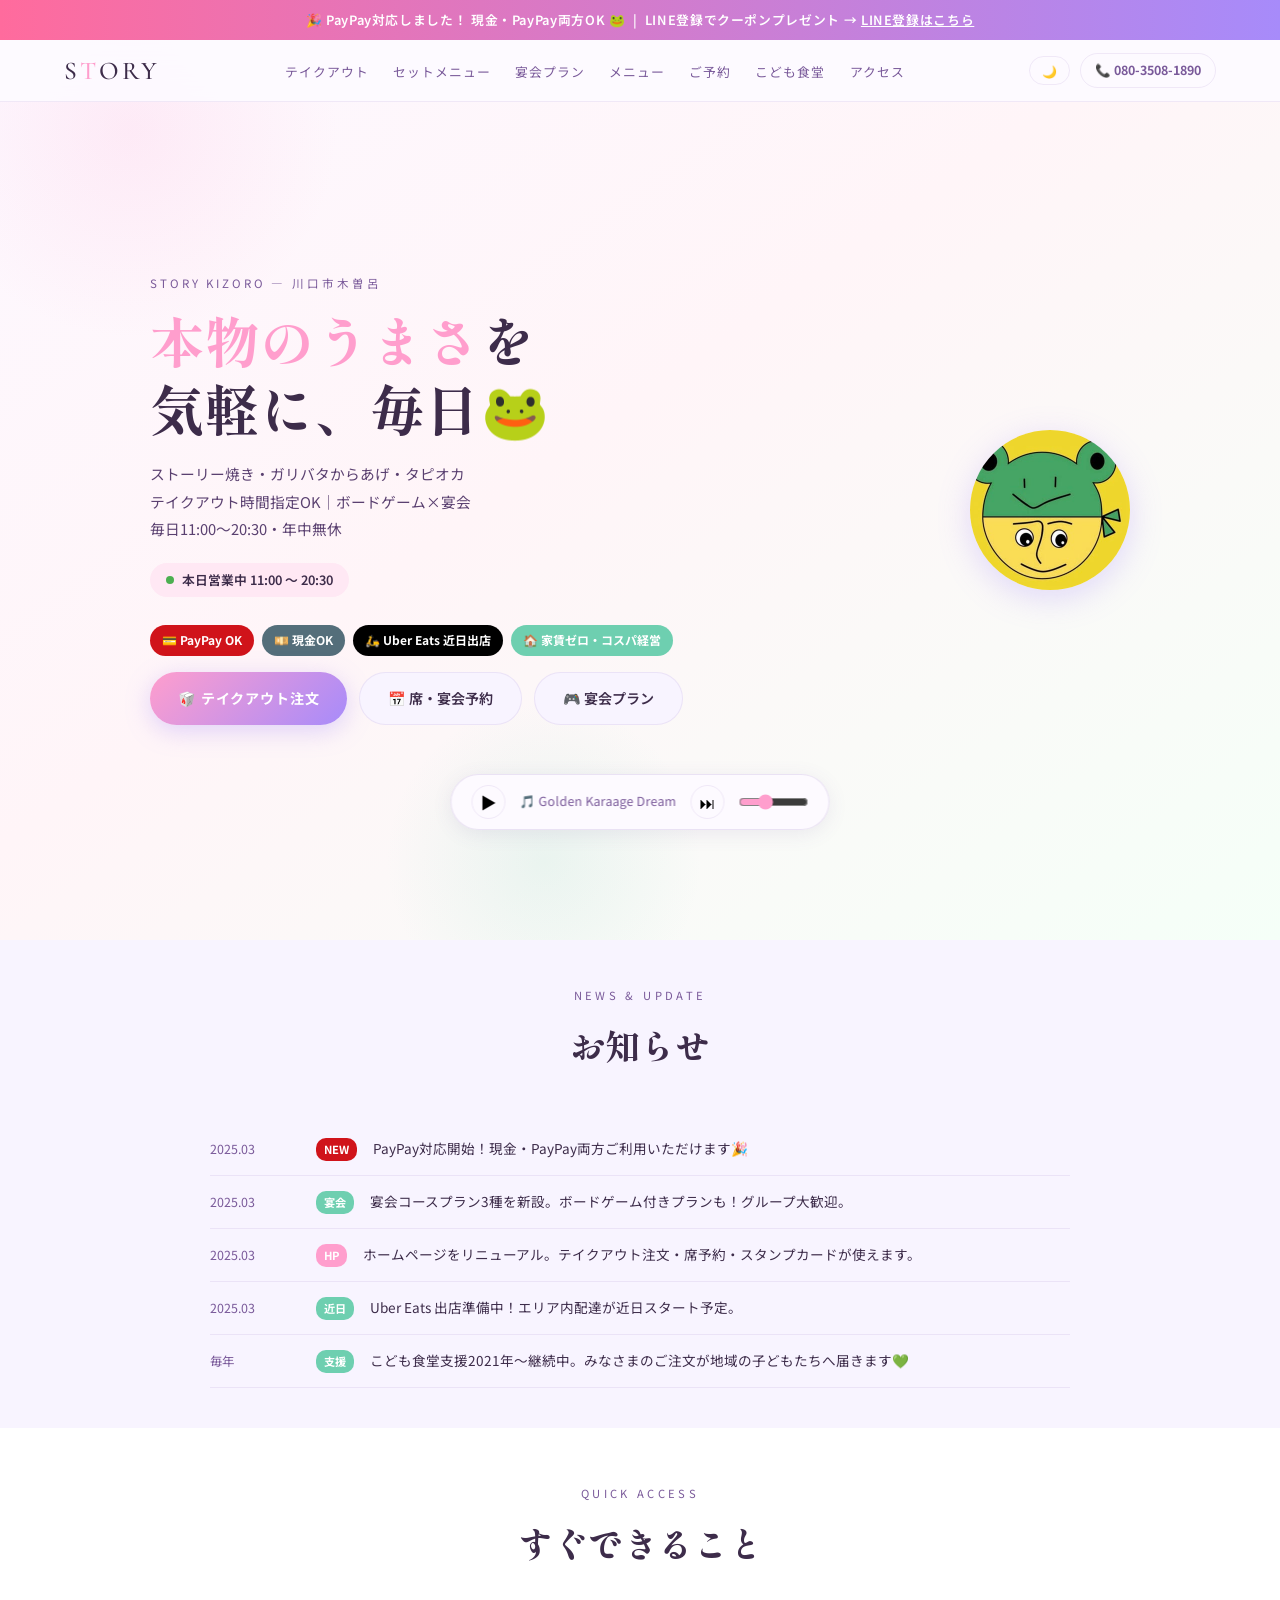
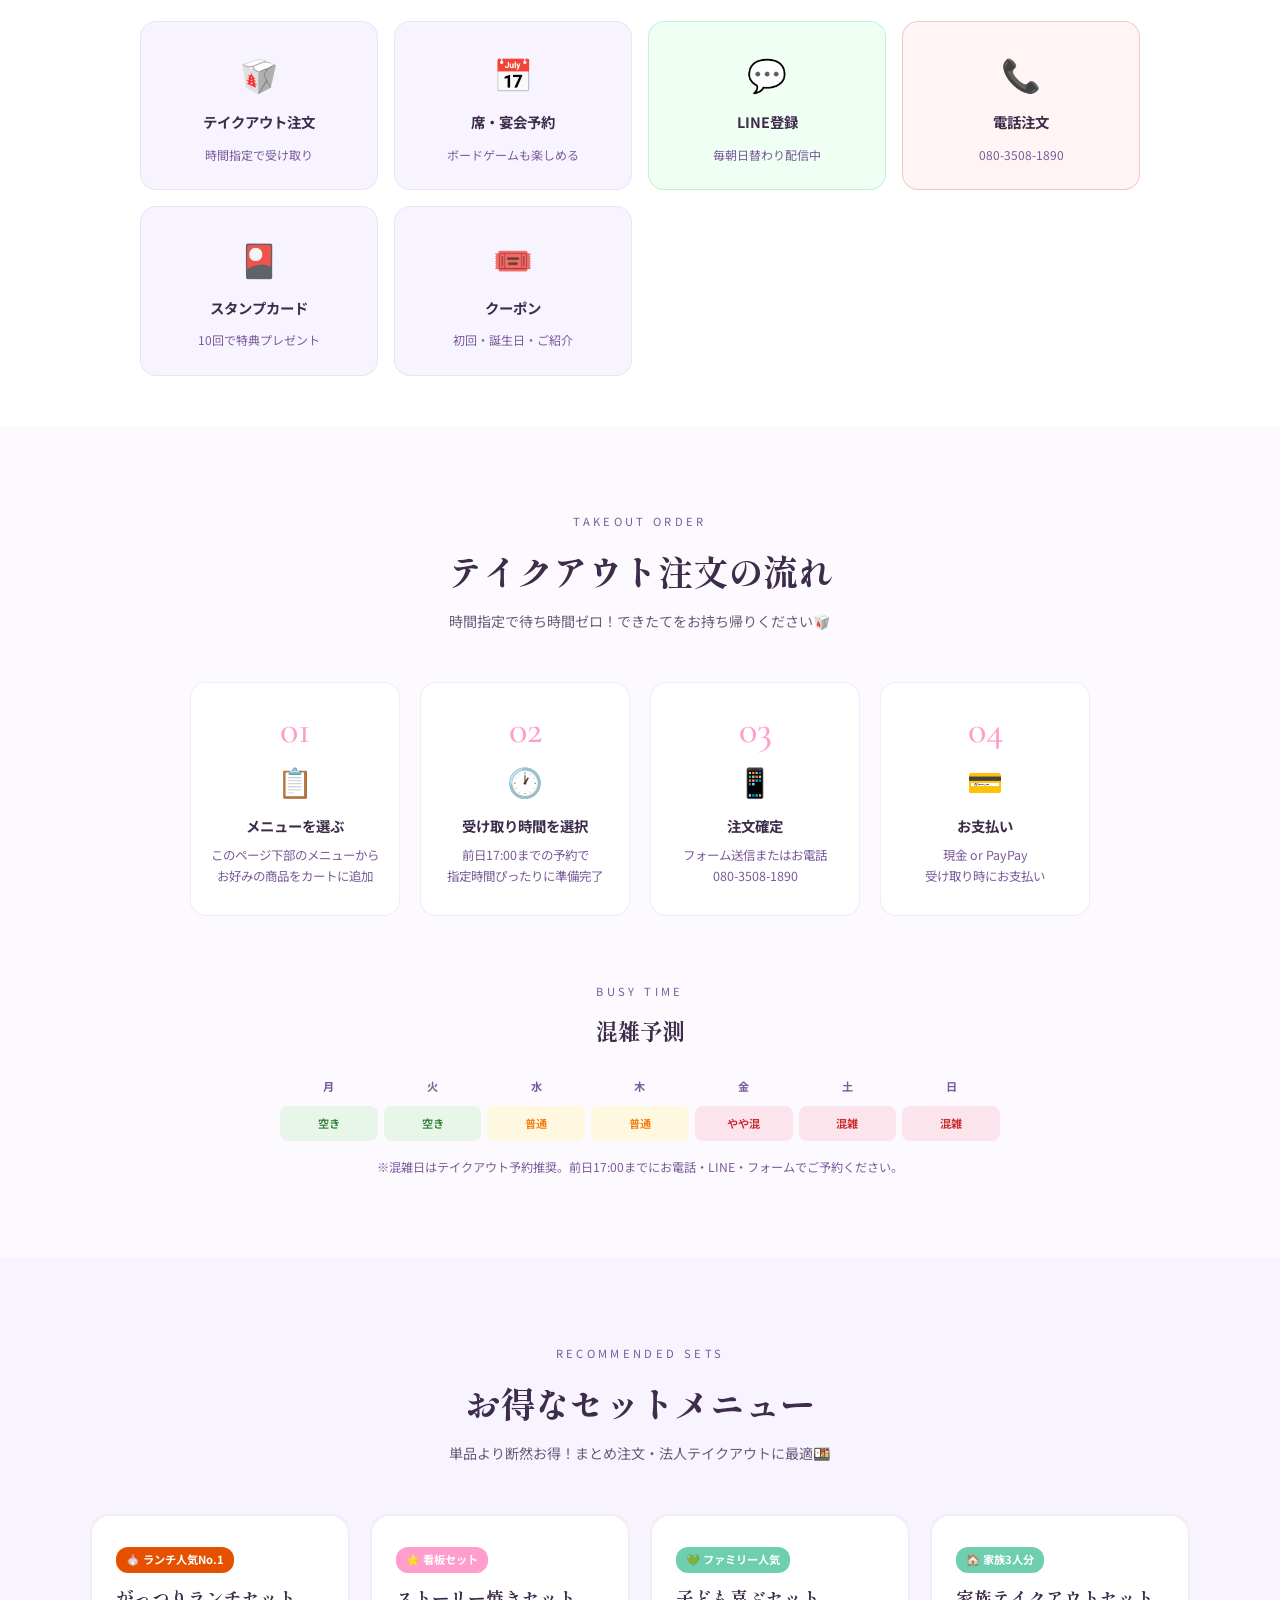
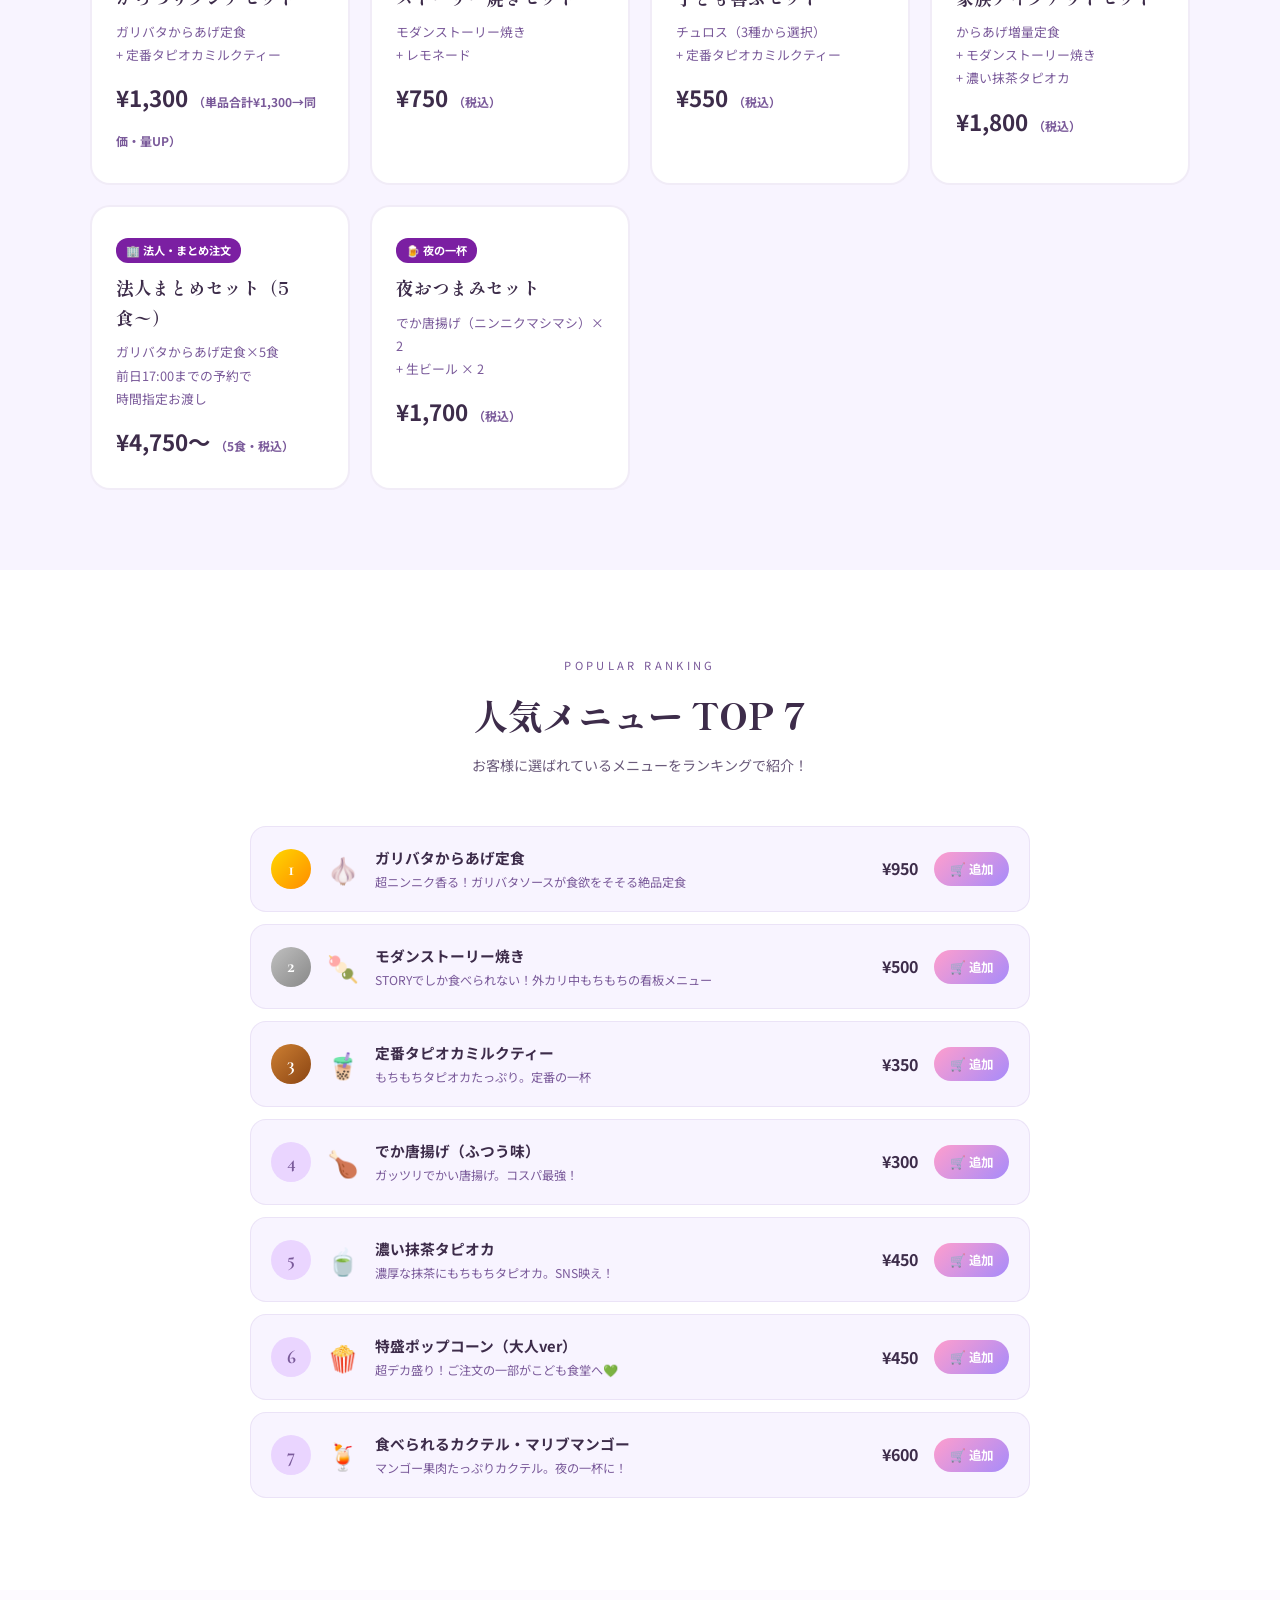
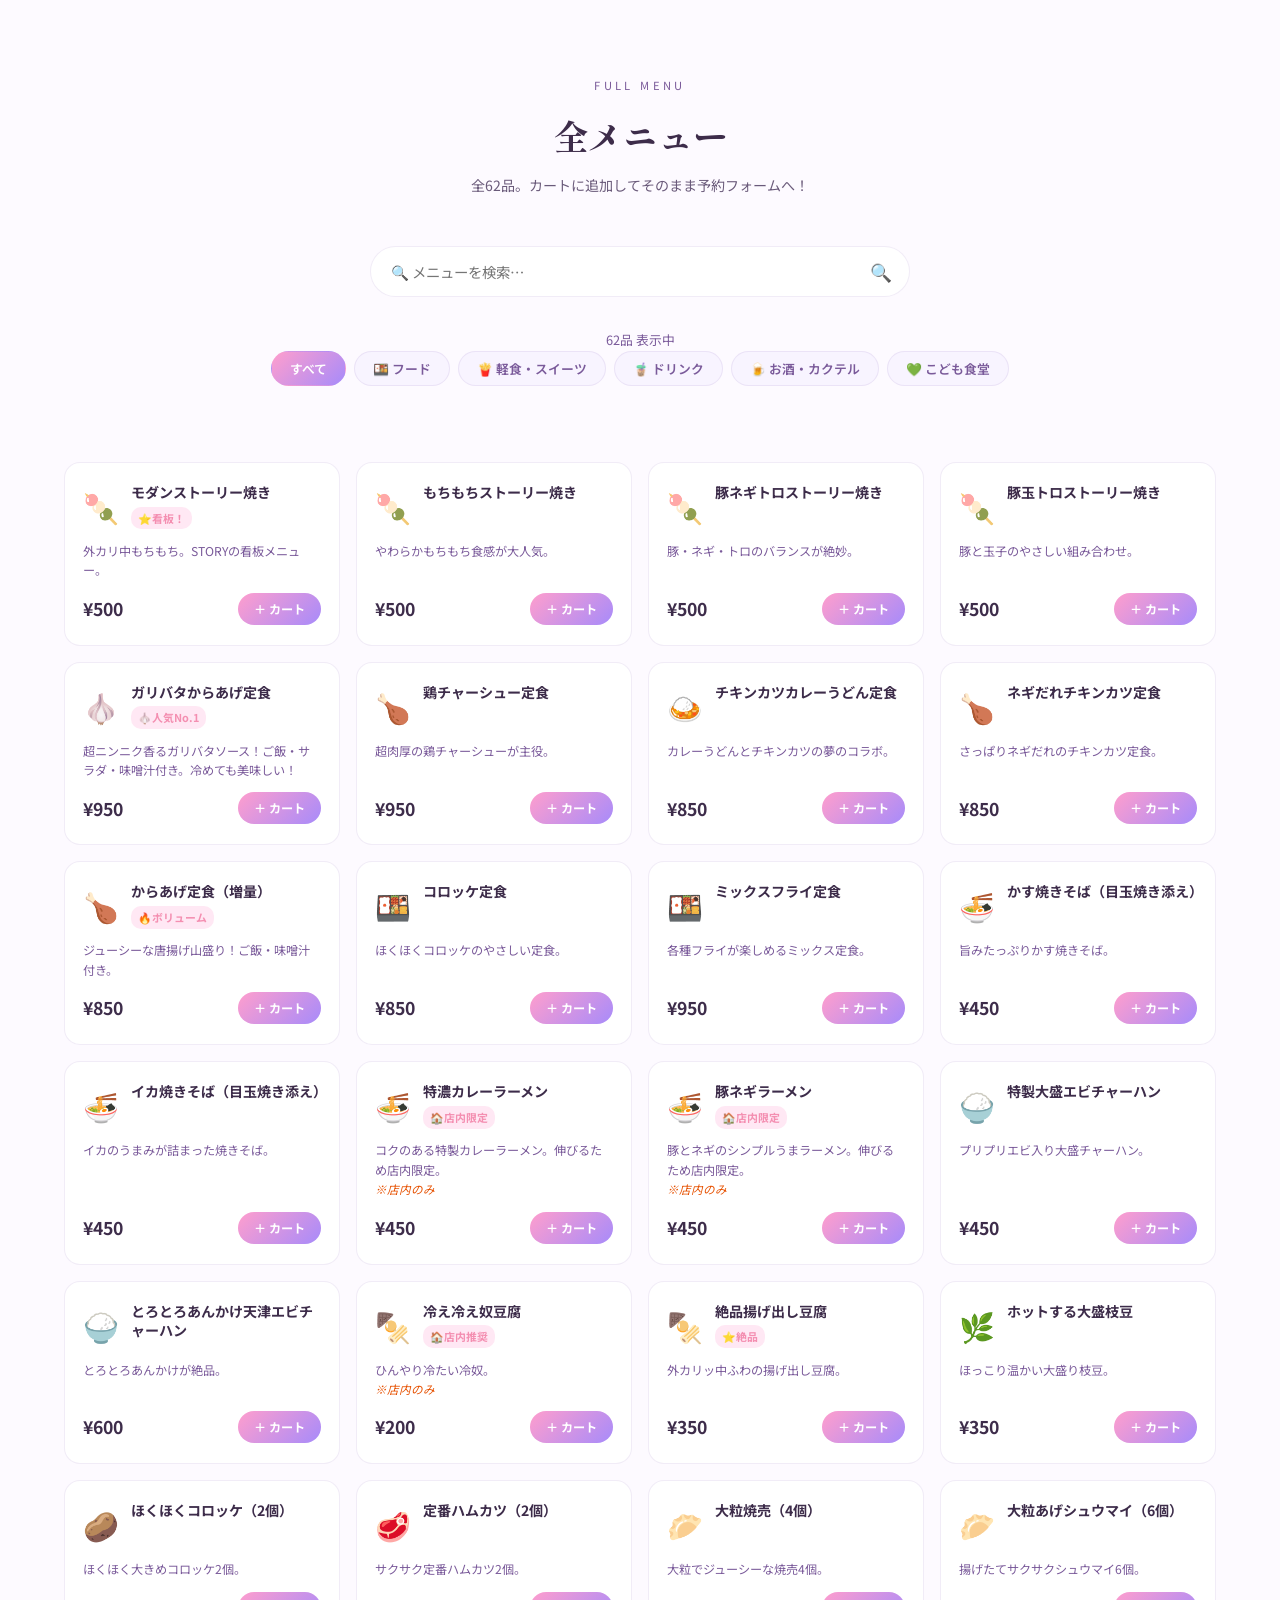
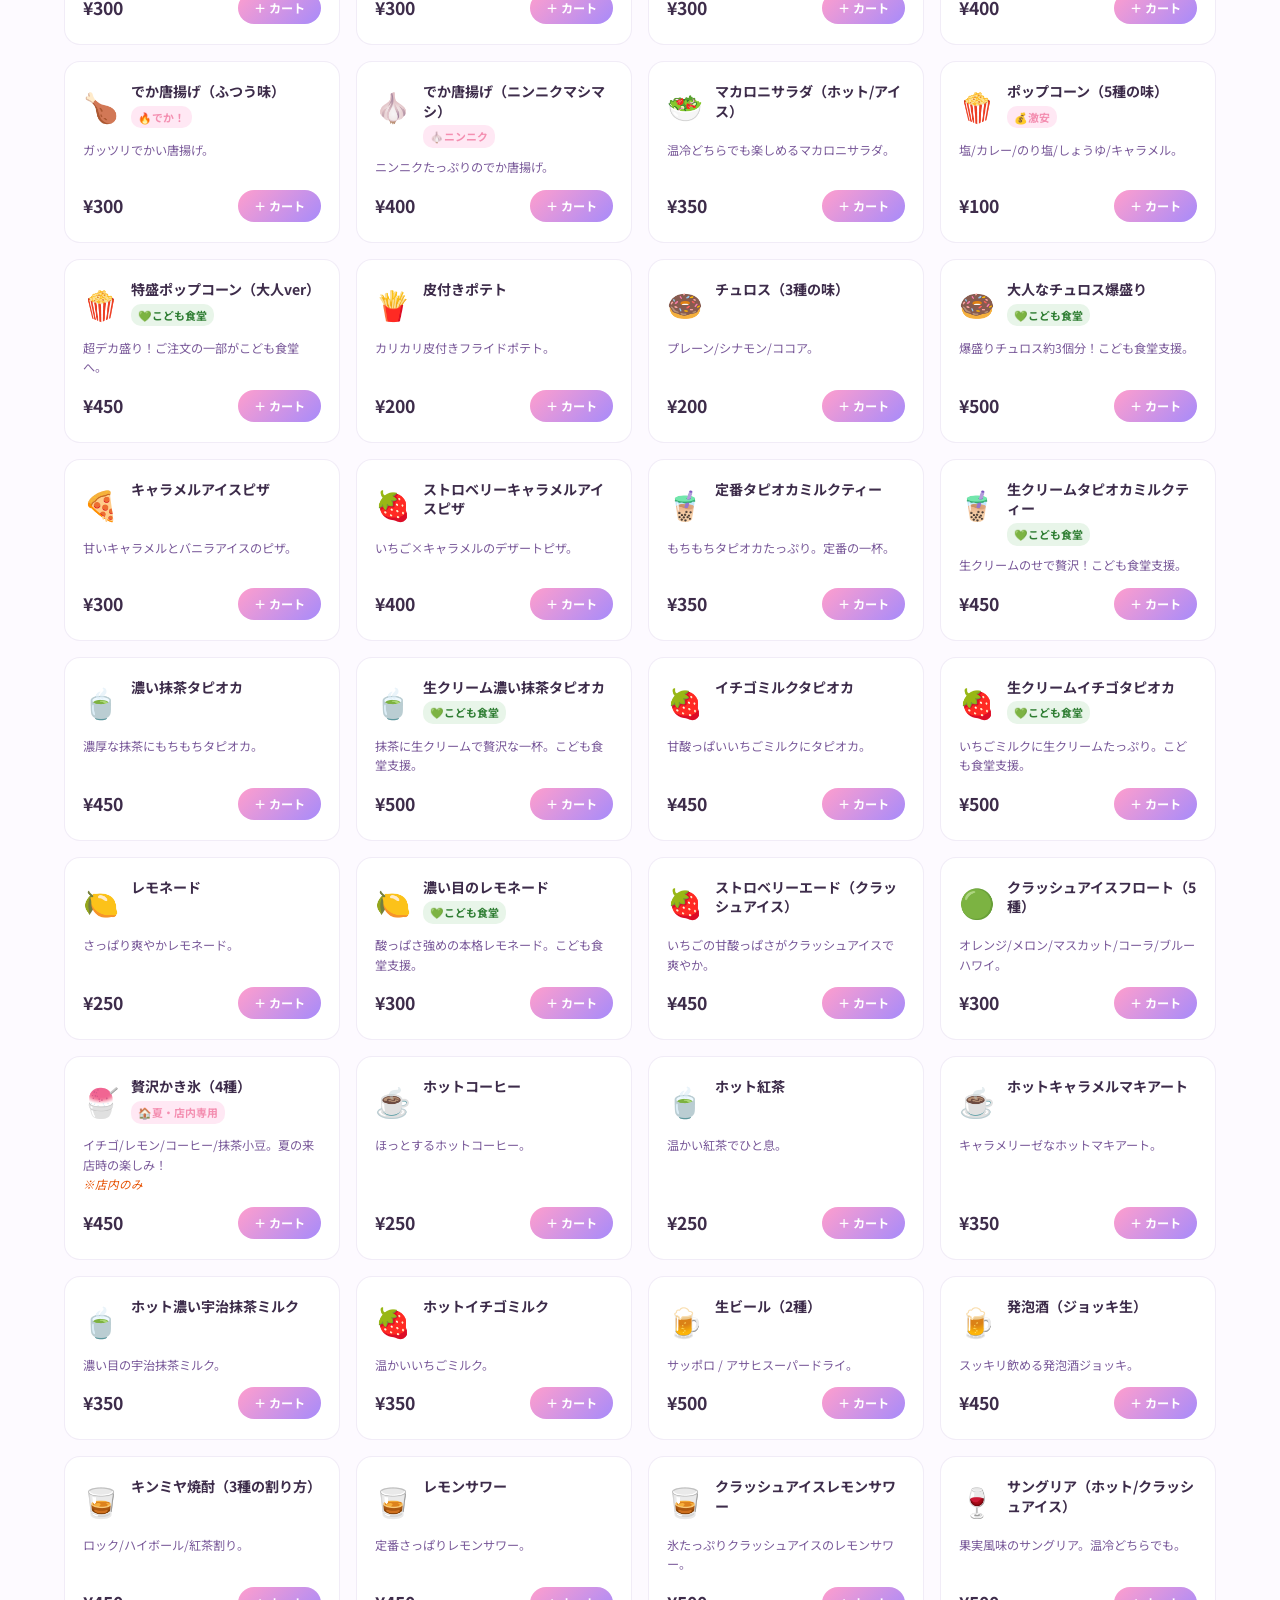
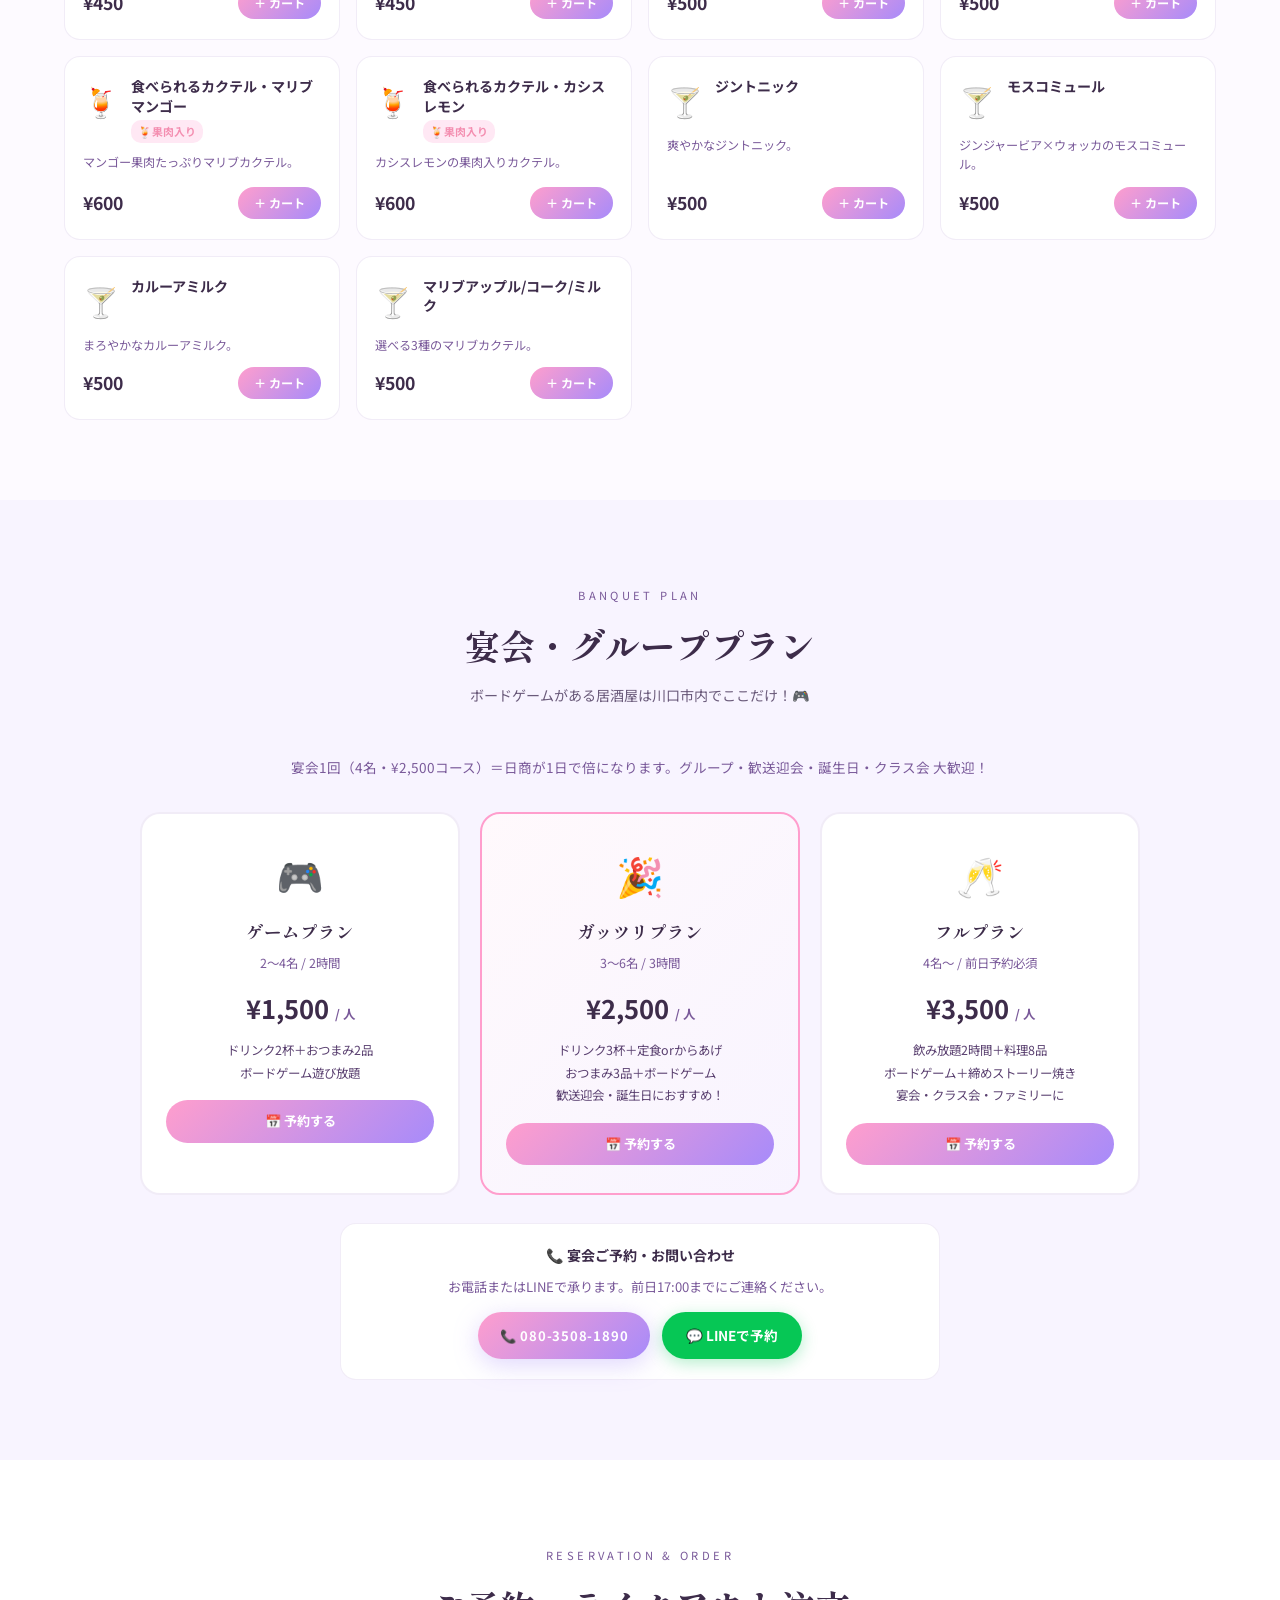
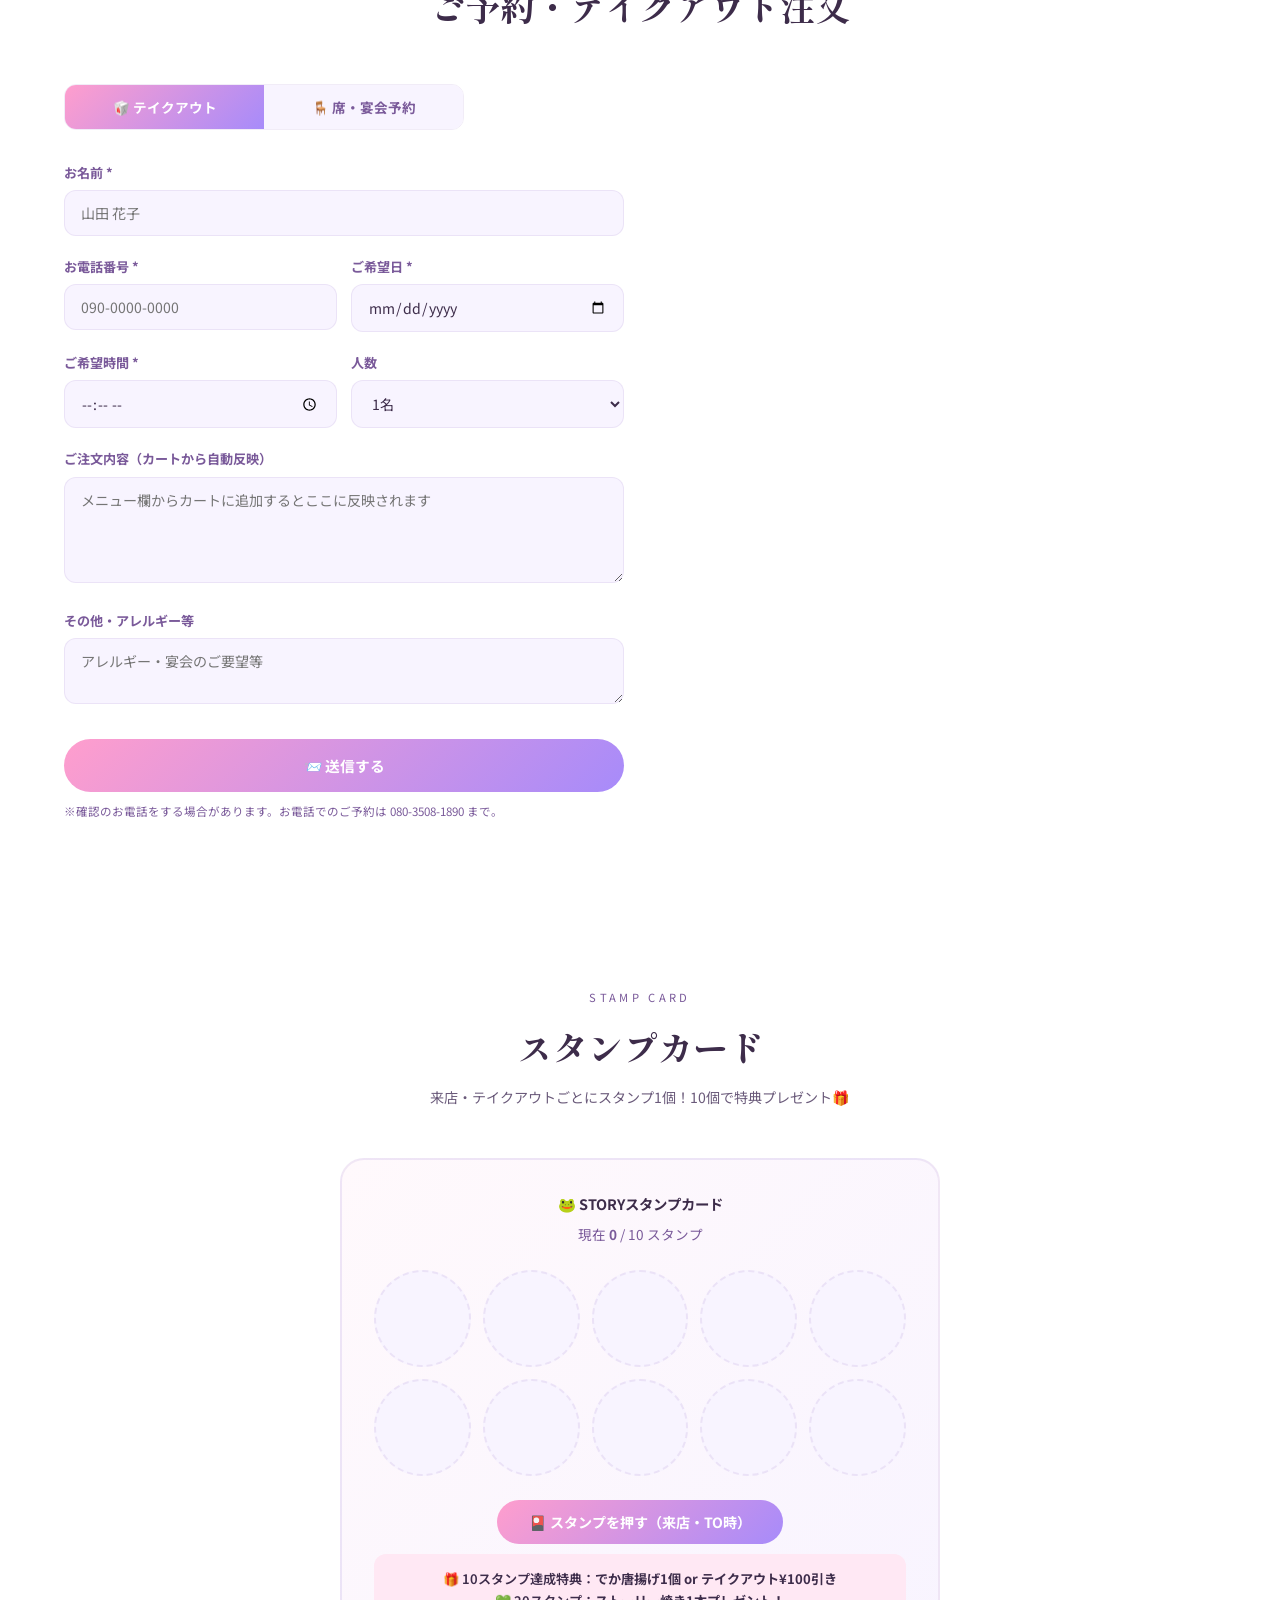
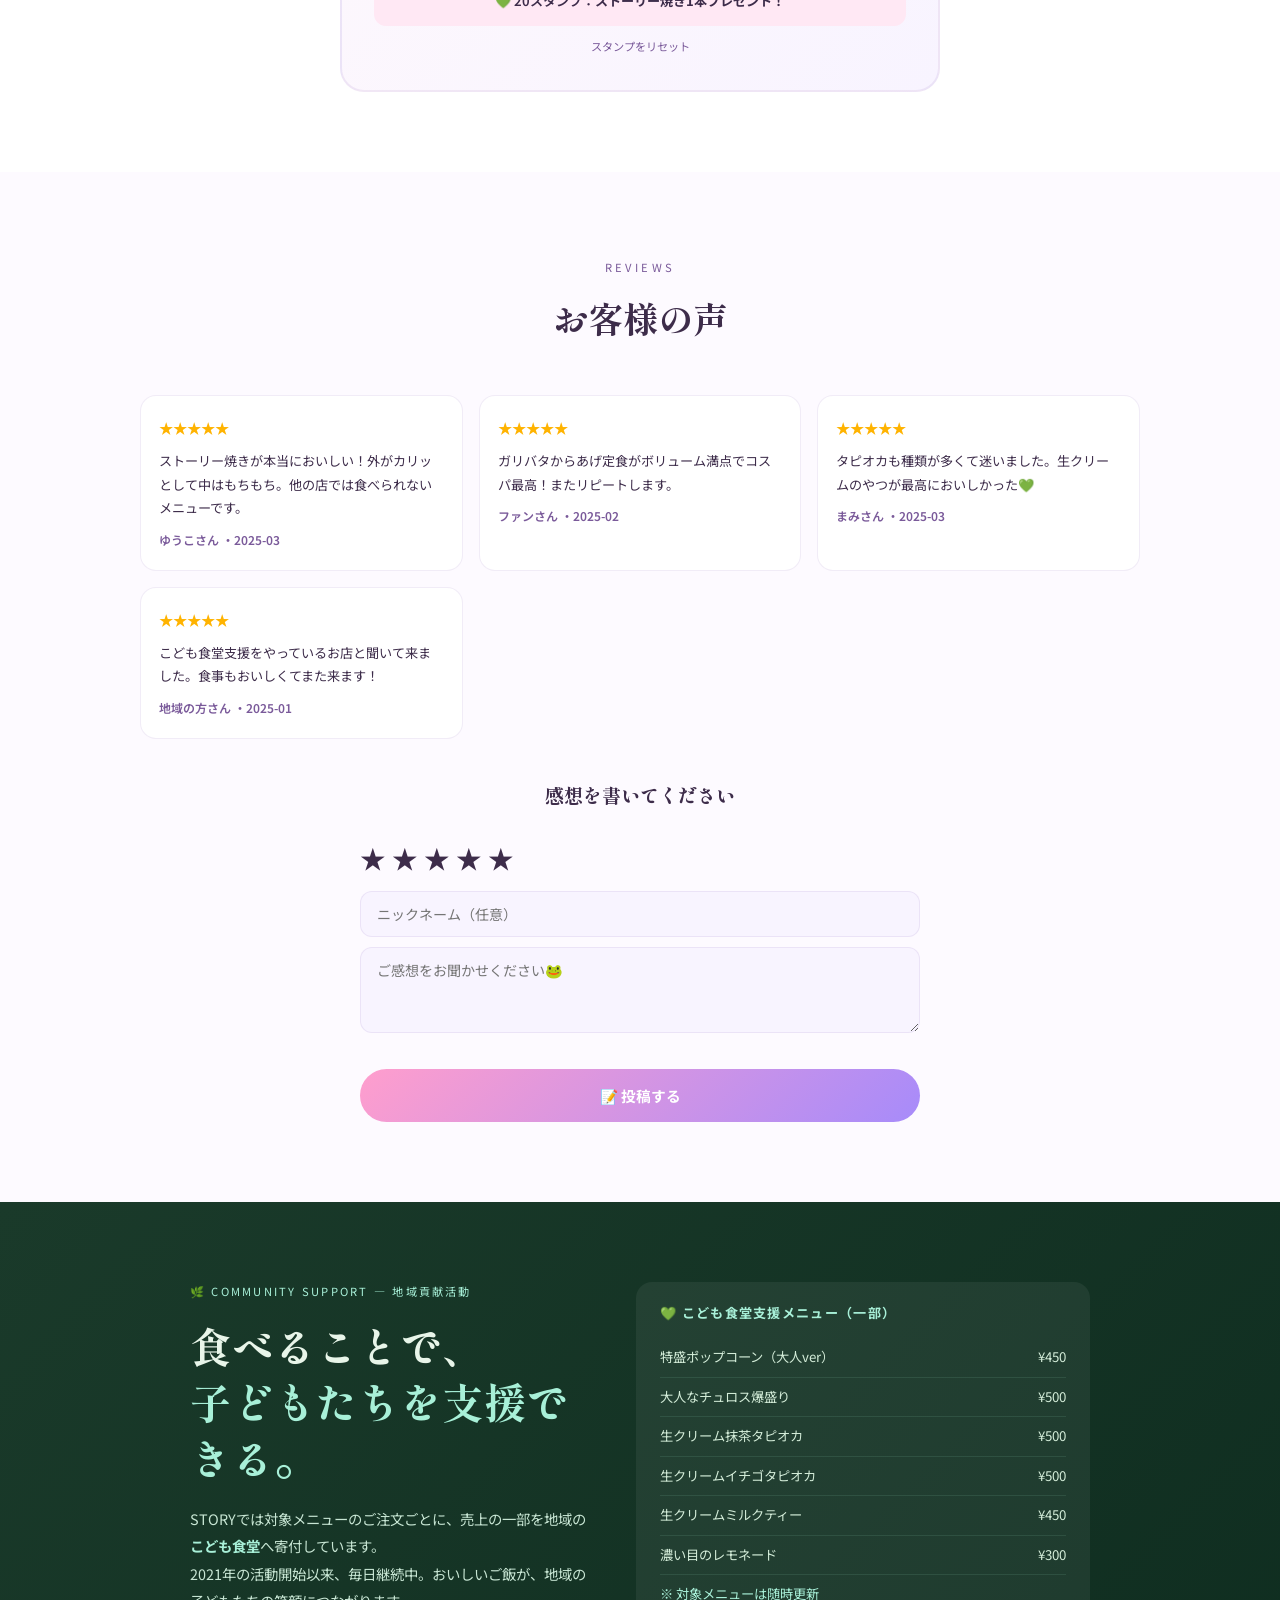
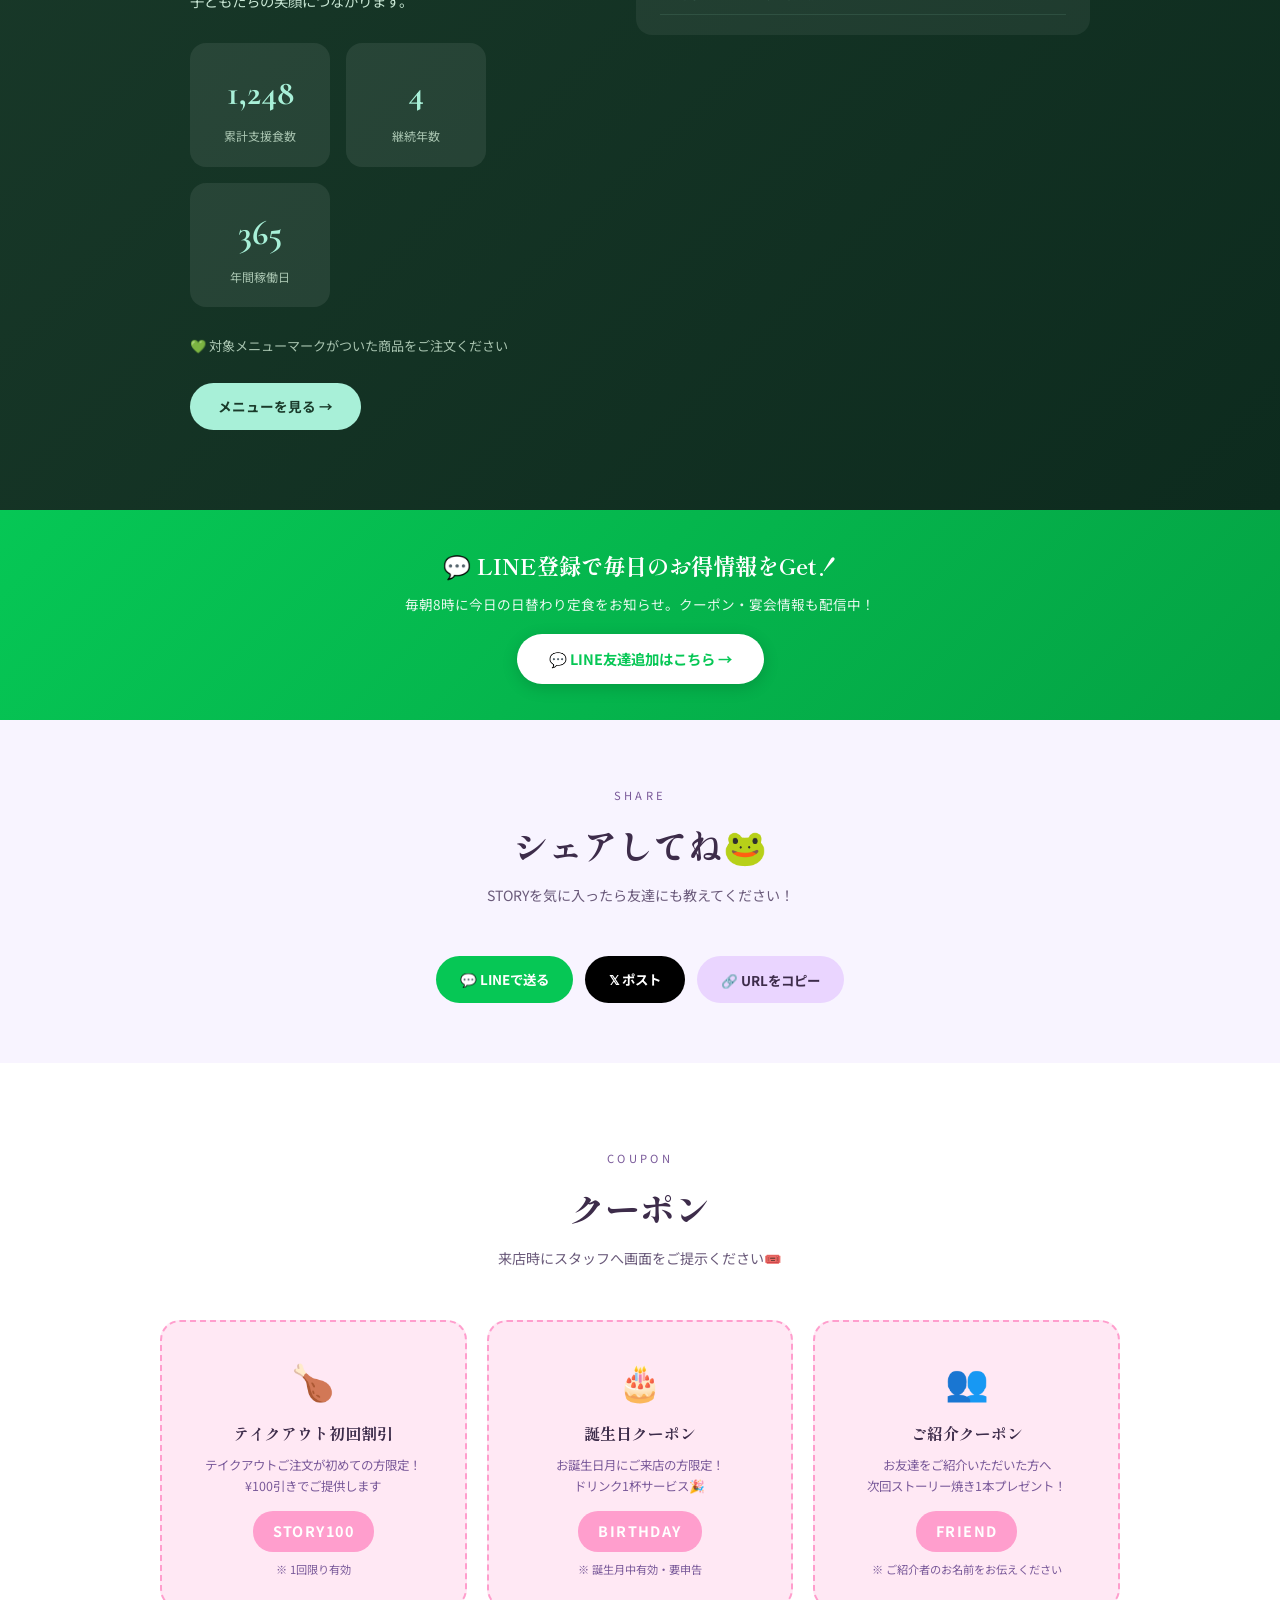
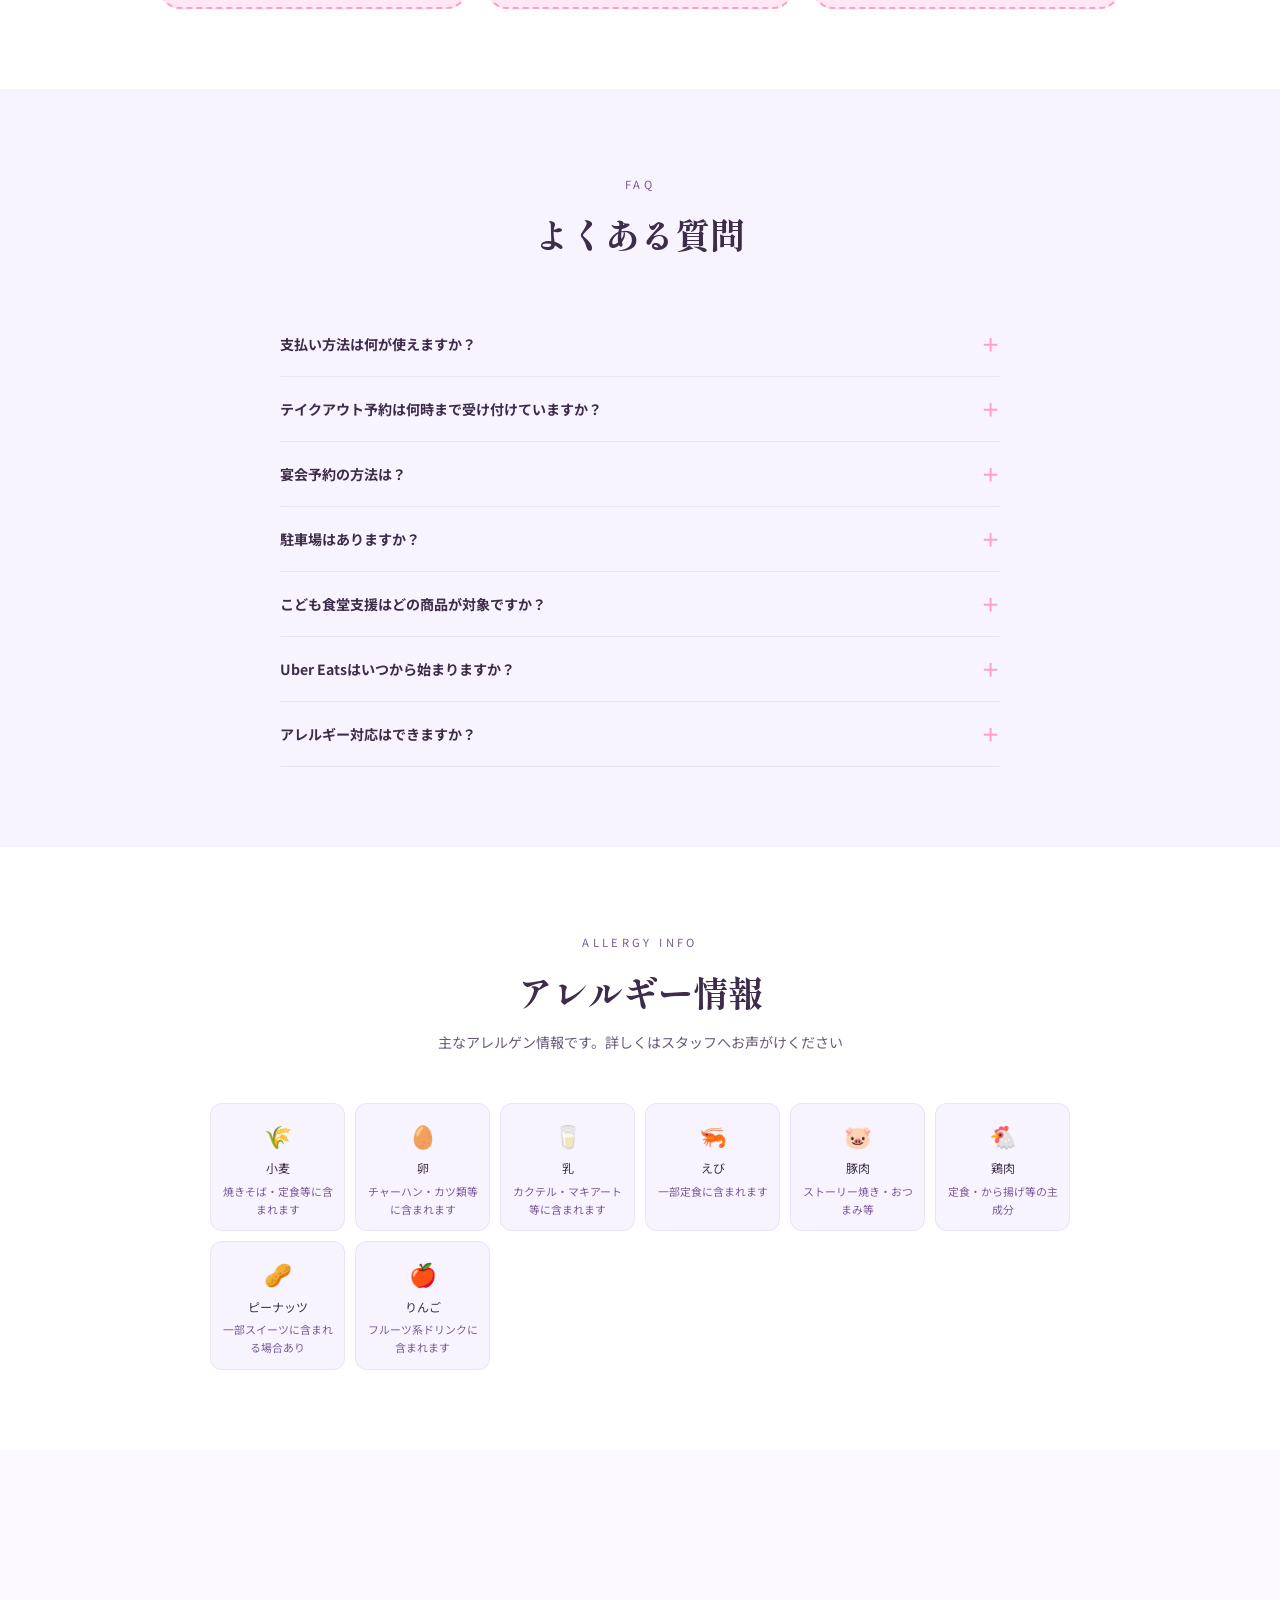
==== index.html @ 5a53c50a "init" ====
<!DOCTYPE html>
<html lang="ja">
<head>
<meta charset="UTF-8">
<meta name="viewport" content="width=device-width, initial-scale=1.0">
<title>STORY | 川口市木曽呂 テイクアウト・定食・タピオカ</title>
<meta name="description" content="川口市木曽呂STORYのテイクアウト・お持ち帰り専門ページ。ガリバタからあげ・ストーリー焼き・タピオカ。11:00〜20:30 年中無休。ネット注文・時間指定受け取り対応！PayPay対応！">
<meta property="og:title" content="STORY | 川口市木曽呂 食堂・テイクアウト">
<meta property="og:description" content="川口市木曽呂のお食事処STORY。定食・テイクアウト・タピオカ・カクテル・ボードゲーム。PayPay対応。11:00〜20:30 年中無休！">
<meta property="og:type" content="restaurant">
<meta name="theme-color" content="#ff9ecd">
<link href="https://fonts.googleapis.com/css2?family=Shippori+Mincho:wght@400;600;800&family=Cormorant+Garamond:wght@400;500&family=Noto+Sans+JP:wght@400;500;700&display=swap" rel="stylesheet">
<script type="application/ld+json">
{
  "@context": "https://schema.org",
  "@type": "Restaurant",
  "name": "お食事処STORY 木曽呂店",
  "telephone": "080-3508-1890",
  "address": {
    "@type": "PostalAddress",
    "streetAddress": "木曽呂820-3",
    "addressLocality": "川口市",
    "addressRegion": "埼玉県",
    "postalCode": "334-0056",
    "addressCountry": "JP"
  },
  "openingHoursSpecification": [{"@type": "OpeningHoursSpecification","dayOfWeek": ["Monday","Tuesday","Wednesday","Thursday","Friday","Saturday","Sunday"],"opens": "11:00","closes": "20:30"}],
  "servesCuisine": ["Japanese","Fried Chicken","Takeout","Tapioca"],
  "priceRange": "¥100〜¥1000",
  "paymentAccepted": "Cash, PayPay"
}
</script>
<style>
:root {
  --ink:     #3d2c4a;
  --cream:   #fdfaff;
  --warm:    #f8f4ff;
  --brown:   #7a5a9a;
  --amber:   #ff9ecd;
  --gold:    #ffcc80;
  --sage:    #6ecfb0;
  --rust:    #ff8fa3;
  --pink:    #f48fb1;
  --peach:   #ffe8f4;
  --mint:    #80cbc4;
  --lavender:#ead5ff;
  --border:  rgba(160,130,200,0.15);
  --shadow:  rgba(100,80,150,0.10);
  --paypay:  #d0131a;
  --line-green: #06C755;
  --uber:    #000000;
}
*, *::before, *::after { box-sizing: border-box; margin: 0; padding: 0; }
html { scroll-behavior: smooth; }
body {
  font-family: 'Noto Sans JP', sans-serif;
  color: var(--ink);
  background: var(--cream);
  line-height: 1.7;
  overflow-x: hidden;
}
/* SCROLL PROGRESS */
#scroll-progress {
  position: fixed; top: 0; left: 0; height: 3px; z-index: 9999;
  background: linear-gradient(90deg, var(--amber), var(--sage));
  width: 0%; transition: width 0.1s;
}
/* NOTICE BANNER */
#notice-banner {
  background: linear-gradient(90deg, #ff6b9d, #a78bfa);
  color: #fff; text-align: center;
  padding: 9px 16px; font-size: 0.8rem; font-weight: 600;
  letter-spacing: 0.05em; position: relative;
}
#notice-banner a { color: #fff; text-decoration: underline; }
/* NAVBAR */
#navbar {
  position: fixed; top: 0; left: 0; right: 0; z-index: 900;
  background: rgba(253,250,255,0.94);
  backdrop-filter: blur(14px);
  border-bottom: 1px solid var(--border);
  padding: 0 5%;
  height: 62px;
  display: flex; align-items: center; justify-content: space-between;
  transition: box-shadow 0.3s;
}
#navbar.scrolled { box-shadow: 0 4px 24px var(--shadow); }
.nav-logo {
  font-family: 'Cormorant Garamond', serif;
  font-size: 1.6rem; font-weight: 500;
  color: var(--ink); text-decoration: none;
  letter-spacing: 0.12em;
}
.nav-logo span { color: var(--amber); }
.nav-links { display: flex; gap: 24px; list-style: none; align-items: center; }
.nav-links a {
  font-size: 0.8rem; color: var(--brown);
  text-decoration: none; letter-spacing: 0.08em;
  position: relative; padding-bottom: 3px; transition: color 0.2s;
}
.nav-links a::after {
  content: ''; position: absolute; bottom: 0; left: 0; right: 0;
  height: 2px; background: var(--amber);
  transform: scaleX(0); transition: transform 0.25s;
}
.nav-links a:hover { color: var(--ink); }
.nav-links a:hover::after { transform: scaleX(1); }
.nav-tel {
  font-size: 0.78rem; color: var(--brown); text-decoration: none; font-weight: 700;
  border: 1.5px solid var(--border); padding: 6px 14px; border-radius: 20px;
  transition: all 0.2s; white-space: nowrap;
}
.nav-tel:hover { background: var(--peach); border-color: var(--amber); color: var(--ink); }
.hamburger {
  display: none; background: none; border: none;
  cursor: pointer; padding: 4px; flex-direction: column; gap: 5px;
}
.hamburger span { display: block; width: 24px; height: 2px; background: var(--ink); border-radius: 2px; transition: all 0.3s; }
.hamburger.open span:nth-child(1) { transform: translateY(7px) rotate(45deg); }
.hamburger.open span:nth-child(2) { opacity: 0; }
.hamburger.open span:nth-child(3) { transform: translateY(-7px) rotate(-45deg); }
#mobile-menu {
  display: none; position: fixed; top: 62px; left: 0; right: 0; bottom: 0;
  background: rgba(253,250,255,0.97); z-index: 850;
  flex-direction: column; align-items: center; justify-content: center; gap: 28px;
}
#mobile-menu.open { display: flex; }
#mobile-menu a { font-family: 'Shippori Mincho', serif; font-size: 1.4rem; color: var(--ink); text-decoration: none; letter-spacing: 0.1em; }
#mobile-menu a:hover { color: var(--amber); }

/* HERO */
#hero {
  min-height: 100svh; display: flex; align-items: center;
  position: relative; overflow: hidden;
  padding: 100px 5% 60px;
  background: linear-gradient(145deg, #fdf8ff 0%, #fff5f8 45%, #f5fff8 100%);
}
.hero-deco { position: absolute; inset: 0; pointer-events: none; overflow: hidden; z-index: 0; }
.hero-deco::before {
  content: ''; position: absolute; top: -120px; left: -80px;
  width: 420px; height: 420px; border-radius: 50%;
  background: radial-gradient(circle, rgba(255,158,205,0.15) 0%, transparent 70%);
  animation: floatA 8s ease-in-out infinite;
}
.hero-deco::after {
  content: ''; position: absolute; bottom: -80px; left: 30%;
  width: 320px; height: 320px; border-radius: 50%;
  background: radial-gradient(circle, rgba(110,207,176,0.12) 0%, transparent 70%);
  animation: floatB 10s ease-in-out infinite;
}
@keyframes floatA { 0%,100% { transform: translate(0,0) scale(1); } 50% { transform: translate(20px, 30px) scale(1.06); } }
@keyframes floatB { 0%,100% { transform: translate(0,0) scale(1); } 50% { transform: translate(-20px, -20px) scale(1.08); } }
.hero-inner {
  position: relative; z-index: 2; max-width: 980px; margin: 0 auto; width: 100%;
  display: grid; grid-template-columns: 1fr auto; gap: 40px; align-items: center;
}
.hero-eyebrow { font-size: 0.72rem; letter-spacing: 0.25em; color: var(--brown); text-transform: uppercase; margin-bottom: 12px; }
.hero-title {
  font-family: 'Shippori Mincho', serif; font-size: clamp(2.2rem, 5vw, 3.4rem);
  font-weight: 800; line-height: 1.25; color: var(--ink);
  margin-bottom: 18px; letter-spacing: 0.02em;
}
.hero-title em { color: var(--amber); font-style: normal; }
.hero-sub { font-size: 0.92rem; color: #5a4070; line-height: 1.9; margin-bottom: 20px; }
.hero-hours {
  display: inline-flex; align-items: center; gap: 8px;
  background: var(--peach); border-radius: 20px; padding: 6px 16px;
  font-size: 0.8rem; color: var(--ink); font-weight: 600; margin-bottom: 28px;
}
.hero-hours-dot { width: 8px; height: 8px; border-radius: 50%; background: #4caf50; animation: pulse 2s infinite; }
@keyframes pulse { 0%,100% { transform: scale(1); opacity: 1; } 50% { transform: scale(1.4); opacity: 0.7; } }
.hero-btns { display: flex; flex-wrap: wrap; gap: 12px; margin-bottom: 20px; }
.btn-primary {
  display: inline-flex; align-items: center; gap: 8px;
  background: linear-gradient(135deg, #ff9ecd, #a78bfa);
  color: #fff; padding: 14px 28px; border-radius: 32px;
  text-decoration: none; font-size: 0.88rem; font-weight: 700;
  letter-spacing: 0.06em; box-shadow: 0 6px 24px rgba(167,139,250,0.35);
  transition: all 0.25s;
}
.btn-primary:hover { transform: translateY(-2px); box-shadow: 0 10px 32px rgba(167,139,250,0.45); }
.btn-secondary {
  display: inline-flex; align-items: center; gap: 8px;
  background: var(--warm); color: var(--ink);
  padding: 14px 28px; border-radius: 32px;
  text-decoration: none; font-size: 0.88rem; font-weight: 600;
  border: 1.5px solid var(--border); transition: all 0.25s;
}
.btn-secondary:hover { background: var(--lavender); border-color: var(--brown); }

/* PAYMENT BADGES */
.payment-badges { display: flex; flex-wrap: wrap; gap: 8px; margin-bottom: 16px; }
.badge-paypay {
  display: inline-flex; align-items: center; gap: 6px;
  background: var(--paypay); color: #fff;
  padding: 5px 12px; border-radius: 20px; font-size: 0.75rem; font-weight: 700;
}
.badge-cash {
  display: inline-flex; align-items: center; gap: 6px;
  background: #546e7a; color: #fff;
  padding: 5px 12px; border-radius: 20px; font-size: 0.75rem; font-weight: 700;
}
.badge-uber {
  display: inline-flex; align-items: center; gap: 6px;
  background: #000; color: #fff;
  padding: 5px 12px; border-radius: 20px; font-size: 0.75rem; font-weight: 700;
}
.badge-free {
  display: inline-flex; align-items: center; gap: 6px;
  background: var(--sage); color: #fff;
  padding: 5px 12px; border-radius: 20px; font-size: 0.75rem; font-weight: 700;
}

/* STOKERO */
.hero-stokero { width: 160px; height: 160px; border-radius: 50%; overflow: hidden; flex-shrink: 0; box-shadow: 0 8px 32px rgba(167,139,250,0.3); animation: floatA 6s ease-in-out infinite; }
#stokero-img { width: 100%; height: 100%; object-fit: cover; }

/* SECTION COMMON */
section { padding: 80px 5%; }
.section-header { text-align: center; margin-bottom: 48px; }
.section-eyebrow { font-size: 0.7rem; letter-spacing: 0.3em; color: var(--brown); text-transform: uppercase; }
.section-title { font-family: 'Shippori Mincho', serif; font-size: clamp(1.6rem, 3vw, 2.2rem); font-weight: 800; color: var(--ink); margin: 8px 0; }
.section-lead { font-size: 0.88rem; color: #6a5a7a; line-height: 1.8; }
.fade-up { opacity: 0; transform: translateY(24px); transition: opacity 0.6s ease, transform 0.6s ease; }
.fade-up.visible { opacity: 1; transform: translateY(0); }

/* ── NEWS ── */
#news-section { background: var(--warm); padding: 40px 5%; }
.news-list { max-width: 860px; margin: 0 auto; }
.news-item { display: flex; gap: 16px; align-items: baseline; padding: 14px 0; border-bottom: 1px solid var(--border); font-size: 0.85rem; }
.news-date { color: var(--brown); font-size: 0.78rem; white-space: nowrap; min-width: 90px; }
.news-badge { font-size: 0.7rem; font-weight: 700; background: var(--amber); color: #fff; padding: 2px 8px; border-radius: 10px; white-space: nowrap; }
.news-badge.new { background: var(--paypay); }
.news-badge.event { background: var(--sage); }

/* ── QUICK ACTIONS ── */
#quick-actions { background: #fff; padding: 50px 5%; }
.quick-grid { display: grid; grid-template-columns: repeat(auto-fit, minmax(200px, 1fr)); gap: 16px; max-width: 1000px; margin: 0 auto; }
.quick-card {
  background: var(--warm); border-radius: 16px; padding: 24px 20px;
  text-align: center; text-decoration: none; color: var(--ink);
  border: 1.5px solid var(--border); transition: all 0.25s;
  display: flex; flex-direction: column; align-items: center; gap: 10px;
}
.quick-card:hover { transform: translateY(-4px); box-shadow: 0 8px 28px var(--shadow); border-color: var(--amber); }
.quick-card-icon { font-size: 2rem; }
.quick-card-title { font-weight: 700; font-size: 0.9rem; }
.quick-card-sub { font-size: 0.75rem; color: var(--brown); }
.quick-card.paypay { background: #fff5f5; border-color: rgba(208,19,26,0.2); }
.quick-card.line { background: #f0fff4; border-color: rgba(6,199,85,0.2); }
.quick-card.uber { background: #f5f5f5; border-color: rgba(0,0,0,0.15); }

/* ── TAKEOUT SECTION ── */
#takeout-section { background: var(--cream); }
.flow-steps { display: grid; grid-template-columns: repeat(auto-fit, minmax(200px, 1fr)); gap: 20px; max-width: 900px; margin: 0 auto; }
.flow-step { background: #fff; border-radius: 16px; padding: 28px 20px; text-align: center; border: 1.5px solid var(--border); position: relative; }
.flow-num { font-family: 'Cormorant Garamond', serif; font-size: 2.4rem; font-weight: 500; color: var(--amber); line-height: 1; }
.flow-icon { font-size: 1.8rem; margin: 8px 0; }
.flow-title { font-weight: 700; font-size: 0.9rem; margin-bottom: 6px; }
.flow-desc { font-size: 0.78rem; color: var(--brown); line-height: 1.7; }

/* ── SETS ── */
#sets-section { background: var(--warm); }
.sets-grid { display: grid; grid-template-columns: repeat(auto-fit, minmax(260px, 1fr)); gap: 20px; max-width: 1100px; margin: 0 auto; }
.set-card {
  background: #fff; border-radius: 20px; padding: 28px 24px;
  border: 2px solid var(--border); transition: all 0.25s; cursor: pointer;
}
.set-card:hover { transform: translateY(-4px); box-shadow: 0 10px 32px var(--shadow); border-color: var(--amber); }
.set-card-badge { font-size: 0.7rem; font-weight: 700; background: var(--amber); color: #fff; padding: 3px 10px; border-radius: 12px; display: inline-block; margin-bottom: 10px; }
.set-card-badge.lunch { background: #e65100; }
.set-card-badge.family { background: var(--sage); }
.set-card-badge.party { background: #7b1fa2; }
.set-card-title { font-family: 'Shippori Mincho', serif; font-size: 1.1rem; font-weight: 700; margin-bottom: 8px; }
.set-card-items { font-size: 0.8rem; color: var(--brown); line-height: 1.8; margin-bottom: 12px; }
.set-card-price { font-size: 1.4rem; font-weight: 700; color: var(--ink); }
.set-card-price span { font-size: 0.75rem; color: var(--brown); }

/* ── CONGESTION ── */
#congestion-grid { display: grid; grid-template-columns: repeat(7,1fr); gap: 6px; max-width: 720px; margin: 0 auto 16px; text-align: center; }
.cong-head { font-size: 0.7rem; font-weight: 700; color: var(--brown); padding: 4px 0; }
.cong-cell { border-radius: 8px; padding: 8px 4px; font-size: 0.7rem; font-weight: 600; cursor: default; }
.cong-low    { background: #e8f5e9; color: #2e7d32; }
.cong-mid    { background: #fff8e1; color: #f57f17; }
.cong-high   { background: #fce4ec; color: #c62828; }

/* ── RANKING ── */
#ranking-section { background: #fff; }
.ranking-list { max-width: 780px; margin: 0 auto; }
.ranking-item {
  display: flex; align-items: center; gap: 16px;
  background: var(--warm); border-radius: 16px; padding: 18px 20px;
  margin-bottom: 12px; cursor: pointer; border: 1.5px solid var(--border);
  transition: all 0.2s;
}
.ranking-item:hover { transform: translateX(4px); border-color: var(--amber); box-shadow: 0 4px 16px var(--shadow); }
.ranking-num { width: 40px; height: 40px; border-radius: 50%; display: flex; align-items: center; justify-content: center; font-family: 'Cormorant Garamond', serif; font-size: 1.2rem; font-weight: 700; flex-shrink: 0; }
.rank-1 { background: linear-gradient(135deg, #ffd700, #ff8c00); color: #fff; }
.rank-2 { background: linear-gradient(135deg, #c0c0c0, #888); color: #fff; }
.rank-3 { background: linear-gradient(135deg, #cd7f32, #8b4513); color: #fff; }
.rank-other { background: var(--lavender); color: var(--brown); }
.ranking-emoji { font-size: 1.6rem; flex-shrink: 0; }
.ranking-info { flex: 1; }
.ranking-name { font-weight: 700; font-size: 0.92rem; }
.ranking-desc { font-size: 0.76rem; color: var(--brown); margin-top: 2px; }
.ranking-price { font-weight: 700; font-size: 1rem; white-space: nowrap; color: var(--ink); }
.ranking-add {
  background: linear-gradient(135deg, var(--amber), #a78bfa); color: #fff;
  border: none; border-radius: 20px; padding: 8px 16px; font-size: 0.78rem;
  font-weight: 700; cursor: pointer; white-space: nowrap; font-family: inherit;
  transition: all 0.2s;
}
.ranking-add:hover { transform: scale(1.05); }

/* ── MENU ── */
#menu-section { background: var(--cream); }
.menu-search-wrap { max-width: 540px; margin: 0 auto 32px; position: relative; }
#menu-search {
  width: 100%; padding: 14px 50px 14px 20px; border-radius: 32px;
  border: 1.5px solid var(--border); background: #fff;
  font-size: 0.9rem; font-family: inherit; color: var(--ink);
  outline: none; transition: border-color 0.2s;
}
#menu-search:focus { border-color: var(--amber); }
#menu-search-icon { position: absolute; right: 18px; top: 50%; transform: translateY(-50%); font-size: 1.1rem; pointer-events: none; }
#menu-search-count { text-align: center; font-size: 0.8rem; color: var(--brown); margin-top: 8px; }
.menu-tabs { display: flex; flex-wrap: wrap; gap: 8px; justify-content: center; margin-bottom: 16px; }
.menu-tab {
  background: var(--warm); border: 1.5px solid var(--border); border-radius: 20px;
  padding: 7px 18px; font-size: 0.8rem; font-weight: 600; cursor: pointer;
  transition: all 0.2s; font-family: inherit; color: var(--brown);
}
.menu-tab.active { background: linear-gradient(135deg, var(--amber), #a78bfa); color: #fff; border-color: transparent; }
#menu-sub-tabs { display: flex; flex-wrap: wrap; gap: 6px; justify-content: center; margin-bottom: 24px; min-height: 36px; }
.menu-sub-tab {
  background: #fff; border: 1px solid var(--border); border-radius: 16px;
  padding: 5px 14px; font-size: 0.76rem; cursor: pointer; transition: all 0.2s;
  font-family: inherit; color: var(--brown);
}
.menu-sub-tab.active { background: var(--peach); border-color: var(--amber); color: var(--ink); }
#menu-grid { display: grid; grid-template-columns: repeat(auto-fill, minmax(240px, 1fr)); gap: 16px; }
.menu-card {
  background: #fff; border-radius: 16px; padding: 20px 18px;
  border: 1.5px solid var(--border); transition: all 0.2s; cursor: pointer;
  display: flex; flex-direction: column;
}
.menu-card:hover { transform: translateY(-2px); box-shadow: 0 6px 20px var(--shadow); border-color: var(--amber); }
.menu-card-top { display: flex; align-items: flex-start; gap: 12px; margin-bottom: 10px; }
.menu-emoji { font-size: 1.8rem; flex-shrink: 0; }
.menu-card-info { flex: 1; }
.menu-card-name { font-weight: 700; font-size: 0.88rem; line-height: 1.4; }
.menu-card-tag { font-size: 0.68rem; font-weight: 700; background: var(--peach); color: var(--pink); padding: 2px 7px; border-radius: 10px; display: inline-block; margin-top: 3px; }
.menu-card-tag.kodomo { background: #e8f5e9; color: #2e7d32; }
.menu-card-desc { font-size: 0.76rem; color: var(--brown); line-height: 1.6; flex: 1; margin-bottom: 12px; }
.menu-card-bottom { display: flex; align-items: center; justify-content: space-between; }
.menu-card-price { font-size: 1.1rem; font-weight: 700; color: var(--ink); }
.add-btn {
  background: linear-gradient(135deg, var(--amber), #a78bfa);
  color: #fff; border: none; border-radius: 20px;
  padding: 7px 16px; font-size: 0.76rem; font-weight: 700;
  cursor: pointer; font-family: inherit; transition: all 0.2s;
}
.add-btn:hover { transform: scale(1.08); }

/* ── CART ── */
#cart-fab {
  position: fixed; bottom: 90px; right: 20px; z-index: 800;
  background: linear-gradient(135deg, var(--amber), #a78bfa);
  color: #fff; border: none; border-radius: 50px;
  padding: 14px 22px; font-size: 0.88rem; font-weight: 700;
  cursor: pointer; box-shadow: 0 6px 24px rgba(167,139,250,0.4);
  display: none; align-items: center; gap: 8px; font-family: inherit;
  transition: all 0.25s;
}
#cart-fab:hover { transform: translateY(-2px) scale(1.04); }
#cart-count { background: #fff; color: var(--ink); border-radius: 50%; width: 22px; height: 22px; display: flex; align-items: center; justify-content: center; font-size: 0.78rem; font-weight: 700; }
#cart-modal {
  display: none; position: fixed; inset: 0; z-index: 960;
  background: rgba(61,44,74,0.55); backdrop-filter: blur(6px);
  align-items: flex-end;
}
#cart-modal.open { display: flex; }
#cart-panel {
  background: var(--cream); border-radius: 24px 24px 0 0;
  width: 100%; max-width: 600px; margin: 0 auto;
  padding: 28px 24px 40px; max-height: 85vh; overflow-y: auto;
}
.cart-header { display: flex; align-items: center; justify-content: space-between; margin-bottom: 20px; }
.cart-header h3 { font-family: 'Shippori Mincho', serif; font-size: 1.2rem; }
.cart-close { background: none; border: none; font-size: 1.4rem; cursor: pointer; color: var(--brown); }
.cart-item { display: flex; align-items: center; gap: 12px; padding: 12px 0; border-bottom: 1px solid var(--border); }
.cart-item-name { flex: 1; font-size: 0.88rem; font-weight: 600; }
.cart-item-price { font-size: 0.88rem; color: var(--brown); white-space: nowrap; }
.cart-qty { display: flex; align-items: center; gap: 8px; }
.cart-qty button { background: var(--warm); border: 1px solid var(--border); border-radius: 8px; width: 28px; height: 28px; cursor: pointer; font-size: 1rem; font-family: inherit; }
.cart-total { font-size: 1.1rem; font-weight: 700; text-align: right; margin-top: 16px; }
.cart-note { font-size: 0.78rem; color: var(--brown); margin-top: 6px; }
#cart-to-reserve { width: 100%; background: linear-gradient(135deg, var(--amber), #a78bfa); color: #fff; border: none; border-radius: 32px; padding: 16px; font-size: 0.92rem; font-weight: 700; cursor: pointer; margin-top: 18px; font-family: inherit; transition: all 0.2s; }
#cart-to-reserve:hover { transform: translateY(-2px); }

/* ── RESERVATION ── */
#reservation { background: #fff; }
.res-tabs { display: flex; gap: 0; margin-bottom: 32px; border-radius: 12px; overflow: hidden; border: 1.5px solid var(--border); max-width: 400px; }
.res-tab { flex: 1; padding: 12px; text-align: center; font-size: 0.85rem; font-weight: 700; cursor: pointer; background: var(--warm); border: none; font-family: inherit; transition: all 0.2s; color: var(--brown); }
.res-tab.active { background: linear-gradient(135deg, var(--amber), #a78bfa); color: #fff; }
.res-form { max-width: 560px; }
.form-group { margin-bottom: 20px; }
.form-label { font-size: 0.82rem; font-weight: 700; color: var(--brown); display: block; margin-bottom: 6px; }
.form-input {
  width: 100%; padding: 12px 16px; border-radius: 12px;
  border: 1.5px solid var(--border); background: var(--warm);
  font-size: 0.88rem; font-family: inherit; color: var(--ink); outline: none;
  transition: border-color 0.2s;
}
.form-input:focus { border-color: var(--amber); }
.form-row { display: grid; grid-template-columns: 1fr 1fr; gap: 14px; }
.submit-btn {
  width: 100%; background: linear-gradient(135deg, var(--amber), #a78bfa);
  color: #fff; border: none; border-radius: 32px; padding: 16px;
  font-size: 0.92rem; font-weight: 700; cursor: pointer; font-family: inherit;
  transition: all 0.2s; margin-top: 8px;
}
.submit-btn:hover { transform: translateY(-2px); box-shadow: 0 6px 20px rgba(167,139,250,0.4); }
#res-success, #rf-success { display: none; background: #e8f5e9; border-radius: 12px; padding: 20px; text-align: center; font-weight: 700; color: #2e7d32; margin-top: 16px; }

/* ── BANQUET (宴会) ── */
#banquet-section { background: var(--warm); }
.banquet-grid { display: grid; grid-template-columns: repeat(auto-fit, minmax(260px, 1fr)); gap: 20px; max-width: 1000px; margin: 0 auto; }
.banquet-card {
  background: #fff; border-radius: 20px; padding: 28px 24px;
  border: 2px solid var(--border); text-align: center; transition: all 0.25s;
}
.banquet-card:hover { transform: translateY(-4px); box-shadow: 0 10px 32px var(--shadow); }
.banquet-card.featured { border-color: var(--amber); background: linear-gradient(135deg, #fff9fc, #f8f4ff); }
.banquet-icon { font-size: 2.4rem; margin-bottom: 10px; }
.banquet-name { font-family: 'Shippori Mincho', serif; font-size: 1.1rem; font-weight: 700; margin-bottom: 6px; }
.banquet-person { font-size: 0.78rem; color: var(--brown); margin-bottom: 12px; }
.banquet-price { font-size: 1.6rem; font-weight: 700; color: var(--ink); margin-bottom: 10px; }
.banquet-price span { font-size: 0.78rem; color: var(--brown); }
.banquet-items { font-size: 0.78rem; color: #5a4070; line-height: 1.8; }
.banquet-reserve-btn {
  display: block; margin-top: 16px;
  background: linear-gradient(135deg, var(--amber), #a78bfa);
  color: #fff; border-radius: 24px; padding: 10px 24px;
  text-decoration: none; font-size: 0.82rem; font-weight: 700;
  transition: all 0.2s; text-align: center;
}
.banquet-reserve-btn:hover { transform: translateY(-2px); }

/* ── STAMP CARD ── */
#stamp-section { background: #fff; }
.stamp-card-wrap { max-width: 600px; margin: 0 auto; background: linear-gradient(135deg, #fff9fc, #f8f4ff); border-radius: 24px; padding: 32px; border: 2px solid var(--border); text-align: center; }
.stamp-grid { display: grid; grid-template-columns: repeat(5, 1fr); gap: 12px; margin: 24px 0; }
.stamp-cell { width: 100%; aspect-ratio: 1; border-radius: 50%; border: 2px dashed var(--border); display: flex; align-items: center; justify-content: center; font-size: 1.4rem; background: var(--warm); transition: all 0.3s; }
.stamp-cell.stamped { background: linear-gradient(135deg, var(--amber), #a78bfa); border-color: transparent; box-shadow: 0 4px 12px rgba(167,139,250,0.3); }
.stamp-count { font-size: 0.85rem; color: var(--brown); margin-bottom: 16px; }
.stamp-btn {
  background: linear-gradient(135deg, var(--amber), #a78bfa);
  color: #fff; border: none; border-radius: 24px; padding: 12px 32px;
  font-size: 0.88rem; font-weight: 700; cursor: pointer; font-family: inherit;
  transition: all 0.2s;
}
.stamp-btn:hover { transform: translateY(-2px); }
.stamp-reward { background: var(--peach); border-radius: 12px; padding: 14px; font-size: 0.82rem; color: var(--ink); margin-top: 16px; font-weight: 600; }

/* ── REVIEWS ── */
#reviews { background: var(--cream); }
.reviews-grid { display: grid; grid-template-columns: repeat(auto-fill, minmax(280px, 1fr)); gap: 16px; max-width: 1000px; margin: 0 auto 40px; }
.review-card { background: #fff; border-radius: 16px; padding: 20px 18px; border: 1.5px solid var(--border); }
.review-stars { color: #ffb300; font-size: 0.9rem; margin-bottom: 8px; }
.review-text { font-size: 0.82rem; line-height: 1.8; color: var(--ink); margin-bottom: 10px; }
.review-author { font-size: 0.75rem; color: var(--brown); font-weight: 600; }
.review-form { max-width: 560px; margin: 0 auto; }
.star-picker { display: flex; gap: 6px; margin-bottom: 12px; }
.star-picker span { font-size: 1.6rem; cursor: pointer; transition: transform 0.1s; }
.star-picker span:hover { transform: scale(1.2); }

/* ── KODOMO ── */
#kodomo {
  background: linear-gradient(135deg, #1a3a2a, #0d2b1e);
  color: #e8f5e9; padding: 80px 5%;
}
.kodomo-wrap { max-width: 900px; margin: 0 auto; }
.kodomo-badge-new { font-size: 0.7rem; letter-spacing: 0.2em; color: #a8f0d8; text-transform: uppercase; margin-bottom: 16px; }
.kodomo-heading { font-family: 'Shippori Mincho', serif; font-size: clamp(1.8rem, 3.5vw, 2.6rem); font-weight: 800; line-height: 1.35; margin-bottom: 20px; }
.kodomo-heading em { color: #a8f0d8; font-style: normal; }
.kodomo-desc { font-size: 0.9rem; line-height: 1.9; color: #c8e6d4; margin-bottom: 28px; }
.kodomo-counters { display: flex; flex-wrap: wrap; gap: 16px; margin-bottom: 28px; }
.kodomo-counter-card { background: rgba(255,255,255,0.08); border-radius: 16px; padding: 20px 24px; text-align: center; min-width: 140px; }
.kodomo-num { font-family: 'Cormorant Garamond', serif; font-size: 2.2rem; font-weight: 700; color: #a8f0d8; }
.kodomo-label { font-size: 0.75rem; color: #a8c4b0; margin-top: 4px; }
#kodomo-counter { font-family: 'Cormorant Garamond', serif; font-size: 2.2rem; font-weight: 700; color: #a8f0d8; }
.kodomo-top { display: flex; flex-wrap: wrap; gap: 40px; align-items: flex-start; }
.kodomo-menu-list { background: rgba(255,255,255,0.06); border-radius: 16px; padding: 20px 24px; flex: 1; min-width: 240px; }
.kodomo-menu-list h4 { font-size: 0.82rem; color: #a8f0d8; letter-spacing: 0.1em; margin-bottom: 14px; }
.kodomo-menu-item { display: flex; justify-content: space-between; font-size: 0.83rem; padding: 8px 0; border-bottom: 1px solid rgba(168,240,216,0.1); color: #d4edd9; }
.kodomo-cta a {
  display: inline-flex; align-items: center; gap: 8px;
  background: #a8f0d8; color: #1a3a2a;
  padding: 12px 28px; border-radius: 28px;
  text-decoration: none; font-size: 0.85rem; font-weight: 700;
  margin-top: 20px; transition: all 0.2s;
}
.kodomo-cta a:hover { background: #fff; transform: translateY(-2px); }

/* ── SHARE ── */
#share-section { background: var(--warm); padding: 60px 5%; text-align: center; }
.share-btns-wrap { display: flex; flex-wrap: wrap; gap: 12px; justify-content: center; margin-top: 24px; }
.share-btn {
  display: inline-flex; align-items: center; gap: 8px;
  padding: 12px 24px; border-radius: 28px;
  text-decoration: none; font-size: 0.84rem; font-weight: 700;
  transition: all 0.2s;
}
.share-btn:hover { transform: translateY(-2px); }
.share-btn-line { background: var(--line-green); color: #fff; }
.share-btn-x { background: #000; color: #fff; }
.share-btn-copy { background: var(--lavender); color: var(--ink); cursor: pointer; border: none; font-family: inherit; font-size: 0.84rem; }

/* ── COUPON ── */
#coupon-section { background: #fff; }
.coupon-grid { display: grid; grid-template-columns: repeat(auto-fit, minmax(260px, 1fr)); gap: 20px; max-width: 960px; margin: 0 auto; }
.coupon-card {
  border: 2px dashed var(--amber); border-radius: 20px; padding: 28px 22px;
  text-align: center; transition: all 0.2s; background: var(--peach);
  position: relative; overflow: hidden;
}
.coupon-card:hover { transform: translateY(-3px); box-shadow: 0 8px 24px rgba(255,158,205,0.3); }
.coupon-icon { font-size: 2.2rem; margin-bottom: 10px; }
.coupon-title { font-family: 'Shippori Mincho', serif; font-size: 1rem; font-weight: 700; margin-bottom: 8px; }
.coupon-desc { font-size: 0.78rem; color: var(--brown); line-height: 1.7; margin-bottom: 14px; }
.coupon-code {
  display: inline-block; background: var(--amber); color: #fff;
  padding: 8px 20px; border-radius: 20px; font-size: 0.9rem; font-weight: 700;
  cursor: pointer; letter-spacing: 0.1em; transition: all 0.2s;
}
.coupon-code:hover { background: var(--ink); transform: scale(1.05); }
.coupon-expire { font-size: 0.7rem; color: var(--brown); margin-top: 8px; }
.coupon-used { position: absolute; inset: 0; background: rgba(253,250,255,0.85); display: none; align-items: center; justify-content: center; border-radius: 18px; }
.coupon-used span { font-size: 2rem; }

/* ── FAQ ── */
#faq { background: var(--warm); }
.faq-list { max-width: 720px; margin: 0 auto; }
.faq-item { border-bottom: 1px solid var(--border); }
.faq-q {
  width: 100%; background: none; border: none; text-align: left;
  font-family: inherit; font-size: 0.88rem; font-weight: 700; color: var(--ink);
  padding: 18px 0; cursor: pointer; display: flex; justify-content: space-between; align-items: center; gap: 12px;
}
.faq-icon { font-size: 1.2rem; color: var(--amber); transition: transform 0.3s; flex-shrink: 0; }
.faq-q[aria-expanded="true"] .faq-icon { transform: rotate(45deg); }
.faq-a { display: none; font-size: 0.83rem; color: #5a4070; line-height: 1.9; padding-bottom: 18px; }
.faq-q[aria-expanded="true"] + .faq-a { display: block; }

/* ── ALLERGY ── */
#allergy-section { background: #fff; }
.allergy-grid { display: grid; grid-template-columns: repeat(auto-fill, minmax(120px, 1fr)); gap: 10px; max-width: 860px; margin: 0 auto; }
.allergy-item { background: var(--warm); border-radius: 12px; padding: 12px 10px; text-align: center; font-size: 0.75rem; border: 1px solid var(--border); }
.allergy-icon { font-size: 1.4rem; display: block; margin-bottom: 4px; }
.allergy-desc { color: var(--brown); font-size: 0.68rem; margin-top: 3px; }

/* ── MAP & INFO ── */
#map-section { padding: 0; }
.map-embed-wrap { width: 100%; }
.map-embed-wrap iframe { width: 100%; height: 300px; display: block; border: none; }
#info { background: var(--cream); }
.info-grid { display: grid; grid-template-columns: 1fr 1fr; gap: 24px; max-width: 860px; margin: 0 auto; }
.info-card { background: #fff; border-radius: 20px; padding: 28px 24px; border: 1.5px solid var(--border); }
.info-card-title { font-weight: 700; font-size: 0.88rem; color: var(--brown); margin-bottom: 16px; }
.hours-badge { display: inline-block; background: linear-gradient(135deg, var(--amber), #a78bfa); color: #fff; border-radius: 16px; padding: 4px 14px; font-size: 0.75rem; font-weight: 700; margin-bottom: 16px; }
.info-row { display: flex; gap: 12px; padding: 10px 0; border-bottom: 1px solid var(--border); font-size: 0.84rem; align-items: baseline; }
.info-label { color: var(--brown); font-weight: 600; min-width: 52px; flex-shrink: 0; }
.info-val { color: var(--ink); }
.info-val a { color: var(--ink); }
.map-btn {
  display: inline-flex; align-items: center; gap: 6px;
  background: var(--warm); border: 1.5px solid var(--border);
  border-radius: 20px; padding: 9px 18px; font-size: 0.8rem; font-weight: 700;
  text-decoration: none; color: var(--ink); margin-top: 16px; transition: all 0.2s;
}
.map-btn:hover { background: var(--lavender); }
.tel-link {
  display: inline-flex; align-items: center; gap: 8px;
  font-size: 1.2rem; font-weight: 700; color: var(--ink);
  text-decoration: none; margin-bottom: 6px;
}
.line-btn {
  display: inline-flex; align-items: center; gap: 8px;
  background: var(--line-green); color: #fff;
  padding: 12px 24px; border-radius: 28px;
  text-decoration: none; font-size: 0.85rem; font-weight: 700;
  box-shadow: 0 4px 16px rgba(6,199,85,0.3); margin-top: 12px;
  transition: all 0.2s;
}
.line-btn:hover { transform: translateY(-2px); background: #05b34b; }
.instagram-btn {
  display: inline-flex; align-items: center; gap: 8px;
  background: linear-gradient(135deg, #f09433, #e6683c, #dc2743, #cc2366, #bc1888);
  color: #fff; padding: 10px 20px; border-radius: 24px;
  text-decoration: none; font-size: 0.82rem; font-weight: 700; margin-top: 10px;
  transition: all 0.2s;
}
.instagram-btn:hover { transform: translateY(-2px); opacity: 0.9; }
.paypay-notice {
  background: #fff5f5; border-radius: 12px; padding: 14px 18px;
  border: 1.5px solid rgba(208,19,26,0.2); margin-top: 16px;
  font-size: 0.82rem; color: var(--ink);
}
.paypay-notice strong { color: var(--paypay); }

/* ── LINE CTA STRIP ── */
.line-cta-strip {
  background: linear-gradient(135deg, #06C755, #04a344);
  color: #fff; padding: 36px 5%; text-align: center;
}
.line-cta-strip h3 { font-family: 'Shippori Mincho', serif; font-size: 1.4rem; font-weight: 700; margin-bottom: 8px; }
.line-cta-strip p { font-size: 0.85rem; opacity: 0.9; margin-bottom: 18px; }
.line-cta-btn {
  display: inline-flex; align-items: center; gap: 8px;
  background: #fff; color: #06C755;
  padding: 13px 32px; border-radius: 32px;
  text-decoration: none; font-size: 0.9rem; font-weight: 700;
  transition: all 0.2s; box-shadow: 0 4px 16px rgba(0,0,0,0.15);
}
.line-cta-btn:hover { transform: translateY(-2px); }

/* ── BGM BAR ── */
#bgm-bar {
  position: fixed; bottom: 70px; left: 50%; transform: translateX(-50%);
  z-index: 700; background: rgba(253,250,255,0.95);
  backdrop-filter: blur(12px); border: 1px solid rgba(160,130,200,0.2);
  border-radius: 40px; padding: 10px 20px;
  display: flex; align-items: center; gap: 14px;
  box-shadow: 0 4px 20px var(--shadow); white-space: nowrap;
  transition: opacity 0.4s;
}
#bgm-title { font-size: 0.78rem; color: var(--brown); max-width: 200px; overflow: hidden; text-overflow: ellipsis; }
.bgm-btn {
  background: none; border: 1px solid var(--border); border-radius: 50%;
  width: 34px; height: 34px; cursor: pointer; font-size: 1rem;
  display: flex; align-items: center; justify-content: center;
  transition: all 0.2s; font-family: inherit;
}
.bgm-btn:hover { background: var(--peach); }
.bgm-vol { width: 70px; accent-color: var(--amber); }

/* ── FOOTER ── */
footer { background: var(--ink); color: #c8b8d8; padding: 48px 5% 28px; }
.footer-top { display: flex; flex-wrap: wrap; gap: 32px; justify-content: space-between; max-width: 960px; margin: 0 auto 32px; }
.footer-logo { font-family: 'Cormorant Garamond', serif; font-size: 1.5rem; color: #fff; letter-spacing: 0.12em; margin-bottom: 8px; }
.footer-logo span { color: var(--amber); }
.footer-tagline { font-size: 0.78rem; color: #a898b8; }
.footer-links { display: flex; flex-direction: column; gap: 8px; }
.footer-links a { color: #c8b8d8; text-decoration: none; font-size: 0.8rem; transition: color 0.2s; }
.footer-links a:hover { color: var(--amber); }
.footer-insta { display: inline-flex; align-items: center; gap: 8px; color: #c8b8d8; text-decoration: none; font-size: 0.8rem; transition: color 0.2s; }
.footer-insta:hover { color: var(--amber); }
.footer-bottom { border-top: 1px solid rgba(255,255,255,0.1); padding-top: 20px; text-align: center; font-size: 0.72rem; color: #a898b8; max-width: 960px; margin: 0 auto; }

/* ── DARK MODE ── */
body.dark {
  --ink: #e8d8f8; --cream: #1a1225; --warm: #221535; --brown: #b8a0d0;
  --border: rgba(180,150,220,0.15); --shadow: rgba(0,0,0,0.3);
}
body.dark .info-card, body.dark .menu-card, body.dark .review-card,
body.dark .set-card, body.dark .banquet-card, body.dark .coupon-card,
body.dark .ranking-item, body.dark .flow-step, body.dark .stamp-card-wrap {
  background: #2a1d3d;
}
body.dark #menu-search, body.dark .form-input { background: #2a1d3d; color: var(--ink); }
body.dark footer { background: #0d0a14; }
.dark-toggle {
  background: none; border: 1px solid var(--border); border-radius: 20px;
  padding: 5px 12px; font-size: 0.75rem; cursor: pointer; font-family: inherit;
  color: var(--brown); transition: all 0.2s;
}
.dark-toggle:hover { background: var(--peach); }

/* GALLERY */
#gallery-section { background: var(--warm); }
.gallery-grid { display: grid; grid-template-columns: repeat(auto-fill, minmax(160px, 1fr)); gap: 10px; max-width: 960px; margin: 0 auto; }
.gallery-item { aspect-ratio: 1; border-radius: 12px; overflow: hidden; background: var(--lavender); cursor: pointer; transition: transform 0.2s; display: flex; align-items: center; justify-content: center; font-size: 2.5rem; }
.gallery-item:hover { transform: scale(1.04); }
#lightbox { display: none; position: fixed; inset: 0; background: rgba(0,0,0,0.85); z-index: 1000; align-items: center; justify-content: center; }
#lightbox.open { display: flex; }
#lightbox-img { max-width: 90%; max-height: 90%; border-radius: 12px; }

/* RESPONSIVE */
@media (max-width: 768px) {
  .nav-links { display: none; }
  .hamburger { display: flex; }
  .hero-inner { grid-template-columns: 1fr; }
  .hero-stokero { display: none; }
  .info-grid { grid-template-columns: 1fr; }
  .form-row { grid-template-columns: 1fr; }
  #bgm-bar { bottom: 60px; max-width: calc(100vw - 32px); }
  .banquet-grid { grid-template-columns: 1fr; }
}
@media (max-width: 480px) {
  section { padding: 60px 4%; }
  .quick-grid { grid-template-columns: 1fr 1fr; }
  .stamp-grid { grid-template-columns: repeat(5,1fr); gap: 8px; }
}
</style>
</head>
<body>
<div id="scroll-progress"></div>
<!-- NOTICE BANNER -->
<div id="notice-banner">
  🎉 PayPay対応しました！ 現金・PayPay両方OK 🐸 &nbsp;|&nbsp; LINE登録でクーポンプレゼント →
  <a href="https://line.me/R/ti/p/@story_kizoro">LINE登録はこちら</a>
</div>

<!-- NAVBAR -->
<nav id="navbar" role="navigation" aria-label="メインナビゲーション">
  <a href="#hero" class="nav-logo">S<span>T</span>ORY</a>
  <ul class="nav-links">
    <li><a href="#takeout-section">テイクアウト</a></li>
    <li><a href="#sets-section">セットメニュー</a></li>
    <li><a href="#banquet-section">宴会プラン</a></li>
    <li><a href="#menu-section">メニュー</a></li>
    <li><a href="#reservation">ご予約</a></li>
    <li><a href="#kodomo">こども食堂</a></li>
    <li><a href="#info">アクセス</a></li>
  </ul>
  <div style="display:flex;align-items:center;gap:10px">
    <button id="dark-toggle" class="dark-toggle" onclick="toggleDark()" aria-label="ダークモード切替">🌙</button>
    <a href="tel:080-3508-1890" class="nav-tel">📞 080-3508-1890</a>
    <button class="hamburger" id="hamburger" onclick="toggleMenu()" aria-label="メニューを開く" aria-expanded="false">
      <span></span><span></span><span></span>
    </button>
  </div>
</nav>
<nav id="mobile-menu" role="navigation" aria-label="モバイルナビゲーション">
  <a href="#takeout-section" onclick="closeMenu()">テイクアウト</a>
  <a href="#sets-section" onclick="closeMenu()">セットメニュー</a>
  <a href="#banquet-section" onclick="closeMenu()">宴会プラン</a>
  <a href="#menu-section" onclick="closeMenu()">全メニュー</a>
  <a href="#reservation" onclick="closeMenu()">ご予約</a>
  <a href="#kodomo" onclick="closeMenu()">こども食堂</a>
  <a href="#stamp-section" onclick="closeMenu()">スタンプ</a>
  <a href="#info" onclick="closeMenu()">アクセス</a>
</nav>

<!-- HERO -->
<section id="hero" aria-label="トップ">
  <div class="hero-deco" aria-hidden="true"></div>
  <div class="hero-inner">
    <div class="hero-text">
      <p class="hero-eyebrow">STORY KIZORO — 川口市木曽呂</p>
      <h1 class="hero-title">
        <em>本物のうまさ</em>を<br>気軽に、毎日🐸
      </h1>
      <p class="hero-sub">
        ストーリー焼き・ガリバタからあげ・タピオカ<br>
        テイクアウト時間指定OK｜ボードゲーム×宴会<br>
        毎日11:00〜20:30・年中無休
      </p>
      <div class="hero-hours fade-up">
        <span class="hero-hours-dot" aria-hidden="true"></span>
        <span>本日営業中 11:00 〜 20:30</span>
      </div>
      <div class="payment-badges">
        <span class="badge-paypay">💳 PayPay OK</span>
        <span class="badge-cash">💴 現金OK</span>
        <span class="badge-uber">🛵 Uber Eats 近日出店</span>
        <span class="badge-free">🏠 家賃ゼロ・コスパ経営</span>
      </div>
      <div class="hero-btns">
        <a href="#takeout-section" class="btn-primary">🥡 テイクアウト注文</a>
        <a href="#reservation" class="btn-secondary">📅 席・宴会予約</a>
        <a href="#banquet-section" class="btn-secondary">🎮 宴会プラン</a>
      </div>
    </div>
    <div class="hero-stokero">
      <img id="stokero-img" alt="ストケロ君" style="width:100%;height:100%;object-fit:cover">
    </div>
  </div>
</section>


<!-- NEWS -->
<section id="news-section" aria-label="お知らせ">
  <div class="section-header fade-up">
    <span class="section-eyebrow">NEWS & UPDATE</span>
    <h2 class="section-title">お知らせ</h2>
  </div>
  <ul class="news-list fade-up" style="max-width:860px;margin:0 auto">
    <li class="news-item"><span class="news-date">2025.03</span><span class="news-badge new">NEW</span><span>PayPay対応開始！現金・PayPay両方ご利用いただけます🎉</span></li>
    <li class="news-item"><span class="news-date">2025.03</span><span class="news-badge event">宴会</span><span>宴会コースプラン3種を新設。ボードゲーム付きプランも！グループ大歓迎。</span></li>
    <li class="news-item"><span class="news-date">2025.03</span><span class="news-badge">HP</span><span>ホームページをリニューアル。テイクアウト注文・席予約・スタンプカードが使えます。</span></li>
    <li class="news-item"><span class="news-date">2025.03</span><span class="news-badge event">近日</span><span>Uber Eats 出店準備中！エリア内配達が近日スタート予定。</span></li>
    <li class="news-item"><span class="news-date">毎年</span><span class="news-badge" style="background:var(--sage)">支援</span><span>こども食堂支援2021年〜継続中。みなさまのご注文が地域の子どもたちへ届きます💚</span></li>
  </ul>
</section>

<!-- QUICK ACTIONS -->
<section id="quick-actions" aria-label="クイックアクション">
  <div class="section-header fade-up">
    <span class="section-eyebrow">QUICK ACCESS</span>
    <h2 class="section-title">すぐできること</h2>
  </div>
  <div class="quick-grid fade-up">
    <a href="#takeout-section" class="quick-card">
      <span class="quick-card-icon">🥡</span>
      <span class="quick-card-title">テイクアウト注文</span>
      <span class="quick-card-sub">時間指定で受け取り</span>
    </a>
    <a href="#reservation" class="quick-card">
      <span class="quick-card-icon">📅</span>
      <span class="quick-card-title">席・宴会予約</span>
      <span class="quick-card-sub">ボードゲームも楽しめる</span>
    </a>
    <a href="https://line.me/R/ti/p/@story_kizoro" target="_blank" rel="noopener" class="quick-card line">
      <span class="quick-card-icon">💬</span>
      <span class="quick-card-title">LINE登録</span>
      <span class="quick-card-sub">毎朝日替わり配信中</span>
    </a>
    <a href="tel:080-3508-1890" class="quick-card paypay">
      <span class="quick-card-icon">📞</span>
      <span class="quick-card-title">電話注文</span>
      <span class="quick-card-sub">080-3508-1890</span>
    </a>
    <a href="#stamp-section" class="quick-card">
      <span class="quick-card-icon">🎴</span>
      <span class="quick-card-title">スタンプカード</span>
      <span class="quick-card-sub">10回で特典プレゼント</span>
    </a>
    <a href="#coupon-section" class="quick-card">
      <span class="quick-card-icon">🎟️</span>
      <span class="quick-card-title">クーポン</span>
      <span class="quick-card-sub">初回・誕生日・ご紹介</span>
    </a>
  </div>
</section>

<!-- TAKEOUT SECTION -->
<section id="takeout-section" aria-label="テイクアウトの流れ">
  <div class="section-header fade-up">
    <span class="section-eyebrow">TAKEOUT ORDER</span>
    <h2 class="section-title">テイクアウト注文の流れ</h2>
    <p class="section-lead">時間指定で待ち時間ゼロ！できたてをお持ち帰りください🥡</p>
  </div>
  <div class="flow-steps fade-up">
    <div class="flow-step">
      <div class="flow-num">01</div>
      <div class="flow-icon">📋</div>
      <div class="flow-title">メニューを選ぶ</div>
      <div class="flow-desc">このページ下部のメニューから<br>お好みの商品をカートに追加</div>
    </div>
    <div class="flow-step">
      <div class="flow-num">02</div>
      <div class="flow-icon">🕐</div>
      <div class="flow-title">受け取り時間を選択</div>
      <div class="flow-desc">前日17:00までの予約で<br>指定時間ぴったりに準備完了</div>
    </div>
    <div class="flow-step">
      <div class="flow-num">03</div>
      <div class="flow-icon">📱</div>
      <div class="flow-title">注文確定</div>
      <div class="flow-desc">フォーム送信またはお電話<br>080-3508-1890</div>
    </div>
    <div class="flow-step">
      <div class="flow-num">04</div>
      <div class="flow-icon">💳</div>
      <div class="flow-title">お支払い</div>
      <div class="flow-desc">現金 or PayPay<br>受け取り時にお支払い</div>
    </div>
  </div>
  <!-- Congestion -->
  <div class="section-header fade-up" style="margin-top:60px;margin-bottom:24px">
    <span class="section-eyebrow">BUSY TIME</span>
    <h2 class="section-title" style="font-size:1.4rem">混雑予測</h2>
  </div>
  <div id="congestion-grid" class="fade-up">
    <div class="cong-head">月</div><div class="cong-head">火</div><div class="cong-head">水</div>
    <div class="cong-head">木</div><div class="cong-head">金</div><div class="cong-head">土</div><div class="cong-head">日</div>
    <div class="cong-cell cong-low">空き</div><div class="cong-cell cong-low">空き</div><div class="cong-cell cong-mid">普通</div>
    <div class="cong-cell cong-mid">普通</div><div class="cong-cell cong-high">やや混</div><div class="cong-cell cong-high">混雑</div><div class="cong-cell cong-high">混雑</div>
  </div>
  <p class="fade-up" style="text-align:center;font-size:0.76rem;color:var(--brown);margin-top:10px">
    ※混雑日はテイクアウト予約推奨。前日17:00までにお電話・LINE・フォームでご予約ください。
  </p>
</section>

<!-- SETS SECTION -->
<section id="sets-section" aria-label="おすすめセット">
  <div class="section-header fade-up">
    <span class="section-eyebrow">RECOMMENDED SETS</span>
    <h2 class="section-title">お得なセットメニュー</h2>
    <p class="section-lead">単品より断然お得！まとめ注文・法人テイクアウトに最適🍱</p>
  </div>
  <div class="sets-grid fade-up">
    <div class="set-card" onclick="orderSet('がっつりランチセット','ガリバタからあげ定食＋定番タピオカ',1300)">
      <span class="set-card-badge lunch">🧄 ランチ人気No.1</span>
      <div class="set-card-title">がっつりランチセット</div>
      <div class="set-card-items">ガリバタからあげ定食<br>+ 定番タピオカミルクティー</div>
      <div class="set-card-price">¥1,300 <span>（単品合計¥1,300→同価・量UP）</span></div>
    </div>
    <div class="set-card" onclick="orderSet('ストーリー焼きセット','モダンストーリー焼き＋レモネード',750)">
      <span class="set-card-badge">⭐ 看板セット</span>
      <div class="set-card-title">ストーリー焼きセット</div>
      <div class="set-card-items">モダンストーリー焼き<br>+ レモネード</div>
      <div class="set-card-price">¥750 <span>（税込）</span></div>
    </div>
    <div class="set-card" onclick="orderSet('子ども喜ぶセット','チュロス＋定番タピオカ',550)">
      <span class="set-card-badge family">💚 ファミリー人気</span>
      <div class="set-card-title">子ども喜ぶセット</div>
      <div class="set-card-items">チュロス（3種から選択）<br>+ 定番タピオカミルクティー</div>
      <div class="set-card-price">¥550 <span>（税込）</span></div>
    </div>
    <div class="set-card" onclick="orderSet('家族テイクアウトセット','からあげ定食＋ストーリー焼き＋抹茶タピオカ',1800)">
      <span class="set-card-badge family">🏠 家族3人分</span>
      <div class="set-card-title">家族テイクアウトセット</div>
      <div class="set-card-items">からあげ増量定食<br>+ モダンストーリー焼き<br>+ 濃い抹茶タピオカ</div>
      <div class="set-card-price">¥1,800 <span>（税込）</span></div>
    </div>
    <div class="set-card" onclick="orderSet('法人まとめセット5食','ガリバタからあげ定食×5食',4750)">
      <span class="set-card-badge party">🏢 法人・まとめ注文</span>
      <div class="set-card-title">法人まとめセット（5食〜）</div>
      <div class="set-card-items">ガリバタからあげ定食×5食<br>前日17:00までの予約で<br>時間指定お渡し</div>
      <div class="set-card-price">¥4,750〜 <span>（5食・税込）</span></div>
    </div>
    <div class="set-card" onclick="orderSet('夜おつまみセット','でか唐揚げ×2＋ビール×2',1700)">
      <span class="set-card-badge party">🍺 夜の一杯</span>
      <div class="set-card-title">夜おつまみセット</div>
      <div class="set-card-items">でか唐揚げ（ニンニクマシマシ）× 2<br>+ 生ビール × 2</div>
      <div class="set-card-price">¥1,700 <span>（税込）</span></div>
    </div>
  </div>
</section>

<!-- RANKING -->
<section id="ranking-section" aria-label="人気メニューランキング">
  <div class="section-header fade-up">
    <span class="section-eyebrow">POPULAR RANKING</span>
    <h2 class="section-title">人気メニュー TOP 7</h2>
    <p class="section-lead">お客様に選ばれているメニューをランキングで紹介！</p>
  </div>
  <div class="ranking-list fade-up">
    <div class="ranking-item" onclick="addToCart(5)">
      <div class="ranking-num rank-1">1</div><div class="ranking-emoji">🧄</div>
      <div class="ranking-info"><div class="ranking-name">ガリバタからあげ定食</div><div class="ranking-desc">超ニンニク香る！ガリバタソースが食欲をそそる絶品定食</div></div>
      <div class="ranking-price">¥950</div>
      <button class="ranking-add" onclick="event.stopPropagation();addToCart(5)">🛒 追加</button>
    </div>
    <div class="ranking-item" onclick="addToCart(1)">
      <div class="ranking-num rank-2">2</div><div class="ranking-emoji">🍡</div>
      <div class="ranking-info"><div class="ranking-name">モダンストーリー焼き</div><div class="ranking-desc">STORYでしか食べられない！外カリ中もちもちの看板メニュー</div></div>
      <div class="ranking-price">¥500</div>
      <button class="ranking-add" onclick="event.stopPropagation();addToCart(1)">🛒 追加</button>
    </div>
    <div class="ranking-item" onclick="addToCart(35)">
      <div class="ranking-num rank-3">3</div><div class="ranking-emoji">🧋</div>
      <div class="ranking-info"><div class="ranking-name">定番タピオカミルクティー</div><div class="ranking-desc">もちもちタピオカたっぷり。定番の一杯</div></div>
      <div class="ranking-price">¥350</div>
      <button class="ranking-add" onclick="event.stopPropagation();addToCart(35)">🛒 追加</button>
    </div>
    <div class="ranking-item" onclick="addToCart(25)">
      <div class="ranking-num rank-other">4</div><div class="ranking-emoji">🍗</div>
      <div class="ranking-info"><div class="ranking-name">でか唐揚げ（ふつう味）</div><div class="ranking-desc">ガッツリでかい唐揚げ。コスパ最強！</div></div>
      <div class="ranking-price">¥300</div>
      <button class="ranking-add" onclick="event.stopPropagation();addToCart(25)">🛒 追加</button>
    </div>
    <div class="ranking-item" onclick="addToCart(37)">
      <div class="ranking-num rank-other">5</div><div class="ranking-emoji">🍵</div>
      <div class="ranking-info"><div class="ranking-name">濃い抹茶タピオカ</div><div class="ranking-desc">濃厚な抹茶にもちもちタピオカ。SNS映え！</div></div>
      <div class="ranking-price">¥450</div>
      <button class="ranking-add" onclick="event.stopPropagation();addToCart(37)">🛒 追加</button>
    </div>
    <div class="ranking-item" onclick="addToCart(29)">
      <div class="ranking-num rank-other">6</div><div class="ranking-emoji">🍿</div>
      <div class="ranking-info"><div class="ranking-name">特盛ポップコーン（大人ver）</div><div class="ranking-desc">超デカ盛り！ご注文の一部がこども食堂へ💚</div></div>
      <div class="ranking-price">¥450</div>
      <button class="ranking-add" onclick="event.stopPropagation();addToCart(29)">🛒 追加</button>
    </div>
    <div class="ranking-item" onclick="addToCart(57)">
      <div class="ranking-num rank-other">7</div><div class="ranking-emoji">🍹</div>
      <div class="ranking-info"><div class="ranking-name">食べられるカクテル・マリブマンゴー</div><div class="ranking-desc">マンゴー果肉たっぷりカクテル。夜の一杯に！</div></div>
      <div class="ranking-price">¥600</div>
      <button class="ranking-add" onclick="event.stopPropagation();addToCart(57)">🛒 追加</button>
    </div>
  </div>
</section>

<!-- MENU SECTION -->
<section id="menu-section" aria-label="全メニュー">
  <div class="section-header fade-up">
    <span class="section-eyebrow">FULL MENU</span>
    <h2 class="section-title">全メニュー</h2>
    <p class="section-lead">全62品。カートに追加してそのまま予約フォームへ！</p>
  </div>
  <div class="menu-search-wrap fade-up">
    <input type="text" id="menu-search" placeholder="🔍 メニューを検索…" oninput="filterMenu()" autocomplete="off">
    <span id="menu-search-icon">🔍</span>
  </div>
  <p id="menu-search-count" class="fade-up"></p>
  <div class="menu-tabs fade-up" id="menu-main-tabs">
    <button class="menu-tab active" onclick="setGroup('all',this)">すべて</button>
    <button class="menu-tab" onclick="setGroup('food',this)">🍱 フード</button>
    <button class="menu-tab" onclick="setGroup('light',this)">🍟 軽食・スイーツ</button>
    <button class="menu-tab" onclick="setGroup('drink',this)">🧋 ドリンク</button>
    <button class="menu-tab" onclick="setGroup('alcohol',this)">🍺 お酒・カクテル</button>
    <button class="menu-tab" onclick="setGroup('kodomo',this)">💚 こども食堂</button>
  </div>
  <div id="menu-sub-tabs" class="fade-up"></div>
  <div id="menu-grid" class="fade-up"></div>
</section>

<!-- BANQUET 宴会 -->
<section id="banquet-section" aria-label="宴会プラン">
  <div class="section-header fade-up">
    <span class="section-eyebrow">BANQUET PLAN</span>
    <h2 class="section-title">宴会・グループプラン</h2>
    <p class="section-lead">ボードゲームがある居酒屋は川口市内でここだけ！🎮</p>
  </div>
  <p class="fade-up" style="text-align:center;font-size:0.85rem;color:var(--brown);margin-bottom:32px">
    宴会1回（4名・¥2,500コース）＝日商が1日で倍になります。グループ・歓送迎会・誕生日・クラス会 大歓迎！
  </p>
  <div class="banquet-grid fade-up">
    <div class="banquet-card">
      <div class="banquet-icon">🎮</div>
      <div class="banquet-name">ゲームプラン</div>
      <div class="banquet-person">2〜4名 / 2時間</div>
      <div class="banquet-price">¥1,500 <span>/ 人</span></div>
      <div class="banquet-items">ドリンク2杯＋おつまみ2品<br>ボードゲーム遊び放題</div>
      <a href="#reservation" class="banquet-reserve-btn">📅 予約する</a>
    </div>
    <div class="banquet-card featured">
      <div class="banquet-icon">🎉</div>
      <div class="banquet-name">ガッツリプラン</div>
      <div class="banquet-person">3〜6名 / 3時間</div>
      <div class="banquet-price">¥2,500 <span>/ 人</span></div>
      <div class="banquet-items">ドリンク3杯＋定食orからあげ<br>おつまみ3品＋ボードゲーム<br>歓送迎会・誕生日におすすめ！</div>
      <a href="#reservation" class="banquet-reserve-btn">📅 予約する</a>
    </div>
    <div class="banquet-card">
      <div class="banquet-icon">🥂</div>
      <div class="banquet-name">フルプラン</div>
      <div class="banquet-person">4名〜 / 前日予約必須</div>
      <div class="banquet-price">¥3,500 <span>/ 人</span></div>
      <div class="banquet-items">飲み放題2時間＋料理8品<br>ボードゲーム＋締めストーリー焼き<br>宴会・クラス会・ファミリーに</div>
      <a href="#reservation" class="banquet-reserve-btn">📅 予約する</a>
    </div>
  </div>
  <div class="fade-up" style="text-align:center;margin-top:28px;padding:20px;background:#fff;border-radius:16px;max-width:600px;margin-left:auto;margin-right:auto;border:1.5px solid var(--border)">
    <p style="font-size:0.88rem;font-weight:700;margin-bottom:8px">📞 宴会ご予約・お問い合わせ</p>
    <p style="font-size:0.82rem;color:var(--brown)">お電話またはLINEで承ります。前日17:00までにご連絡ください。</p>
    <div style="display:flex;gap:12px;justify-content:center;flex-wrap:wrap;margin-top:14px">
      <a href="tel:080-3508-1890" class="btn-primary" style="padding:10px 22px;font-size:0.82rem">📞 080-3508-1890</a>
      <a href="https://line.me/R/ti/p/@story_kizoro" target="_blank" rel="noopener" class="line-btn" style="margin-top:0">💬 LINEで予約</a>
    </div>
  </div>
</section>

<!-- RESERVATION -->
<section id="reservation" aria-label="予約・テイクアウト注文">
  <div class="section-header fade-up">
    <span class="section-eyebrow">RESERVATION & ORDER</span>
    <h2 class="section-title">ご予約・テイクアウト注文</h2>
  </div>
  <div class="res-tabs fade-up">
    <button class="res-tab active" id="tab-to" onclick="switchTab('to')">🥡 テイクアウト</button>
    <button class="res-tab" id="tab-seat" onclick="switchTab('seat')">🪑 席・宴会予約</button>
  </div>
  <div id="res-form-area" class="res-form fade-up">
    <div class="form-group">
      <label class="form-label" for="res-name">お名前 *</label>
      <input type="text" id="res-name" class="form-input" placeholder="山田 花子" required>
    </div>
    <div class="form-row">
      <div class="form-group">
        <label class="form-label" for="res-tel">お電話番号 *</label>
        <input type="tel" id="res-tel" class="form-input" placeholder="090-0000-0000" required>
      </div>
      <div class="form-group">
        <label class="form-label" for="res-date">ご希望日 *</label>
        <input type="date" id="res-date" class="form-input" required>
      </div>
    </div>
    <div class="form-row">
      <div class="form-group">
        <label class="form-label" for="res-time">ご希望時間 *</label>
        <input type="time" id="res-time" class="form-input" min="11:00" max="20:15" required>
      </div>
      <div class="form-group" id="party-group">
        <label class="form-label" for="res-party">人数</label>
        <select id="res-party" class="form-input">
          <option>1名</option><option>2名</option><option>3名</option>
          <option>4名</option><option>5名</option><option>6名以上</option>
        </select>
      </div>
    </div>
    <div class="form-group" id="order-group">
      <label class="form-label" for="res-order">ご注文内容（カートから自動反映）</label>
      <textarea id="res-order" class="form-input" rows="4" placeholder="メニュー欄からカートに追加するとここに反映されます"></textarea>
    </div>
    <div class="form-group">
      <label class="form-label" for="res-note">その他・アレルギー等</label>
      <textarea id="res-note" class="form-input" rows="2" placeholder="アレルギー・宴会のご要望等"></textarea>
    </div>
    <button class="submit-btn" onclick="submitReservation()">📨 送信する</button>
    <p style="font-size:0.72rem;color:var(--brown);margin-top:10px">※確認のお電話をする場合があります。お電話でのご予約は 080-3508-1890 まで。</p>
    <div id="res-success">✅ 送信ありがとうございます！確認次第ご連絡いたします🐸</div>
  </div>
</section>

<!-- STAMP CARD -->
<section id="stamp-section" aria-label="スタンプカード">
  <div class="section-header fade-up">
    <span class="section-eyebrow">STAMP CARD</span>
    <h2 class="section-title">スタンプカード</h2>
    <p class="section-lead">来店・テイクアウトごとにスタンプ1個！10個で特典プレゼント🎁</p>
  </div>
  <div class="stamp-card-wrap fade-up">
    <p style="font-size:0.9rem;font-weight:700;margin-bottom:6px">🐸 STORYスタンプカード</p>
    <p class="stamp-count" id="stamp-count">現在 <strong>0</strong> / 10 スタンプ</p>
    <div class="stamp-grid" id="stamp-grid"></div>
    <button class="stamp-btn" onclick="addStamp()">🎴 スタンプを押す（来店・TO時）</button>
    <div class="stamp-reward" id="stamp-reward-msg" style="display:none">
      🎉 おめでとうございます！<br>次回ご来店時にスタッフへ画面を見せてください。<br><strong>からあげ1個プレゼント or テイクアウト¥100引き</strong>
    </div>
    <div class="stamp-reward" style="margin-top:10px">
      🎁 10スタンプ達成特典：<strong>でか唐揚げ1個 or テイクアウト¥100引き</strong><br>
      💚 20スタンプ：<strong>ストーリー焼き1本プレゼント！</strong>
    </div>
    <button onclick="resetStamp()" style="background:none;border:none;font-size:0.7rem;color:var(--brown);margin-top:12px;cursor:pointer;font-family:inherit">スタンプをリセット</button>
  </div>
</section>

<!-- REVIEWS -->
<section id="reviews" aria-label="口コミ・レビュー">
  <div class="section-header fade-up">
    <span class="section-eyebrow">REVIEWS</span>
    <h2 class="section-title">お客様の声</h2>
  </div>
  <div class="reviews-grid fade-up" id="user-reviews-list"></div>
  <div class="review-form fade-up" style="margin-top:40px">
    <div class="section-header" style="margin-bottom:24px">
      <h3 class="section-title" style="font-size:1.2rem">感想を書いてください</h3>
    </div>
    <div class="star-picker" id="rfStars">
      <span onclick="setStars(1)">★</span><span onclick="setStars(2)">★</span>
      <span onclick="setStars(3)">★</span><span onclick="setStars(4)">★</span><span onclick="setStars(5)">★</span>
    </div>
    <div class="form-group">
      <input type="text" id="rfNick" class="form-input" placeholder="ニックネーム（任意）" style="margin-bottom:10px">
      <textarea id="rfText" class="form-input" rows="3" placeholder="ご感想をお聞かせください🐸"></textarea>
    </div>
    <button class="submit-btn" onclick="submitReview()">📝 投稿する</button>
    <div id="rf-success">💚 ありがとうございます！</div>
  </div>
</section>

<!-- KODOMO -->
<section id="kodomo" aria-label="こども食堂支援">
  <div class="kodomo-wrap">
    <div class="kodomo-top">
      <div style="flex:1;min-width:260px">
        <div class="kodomo-badge-new">🌿 COMMUNITY SUPPORT — 地域貢献活動</div>
        <h2 class="kodomo-heading">
          食べることで、<br><em>子どもたちを支援できる。</em>
        </h2>
        <p class="kodomo-desc">
          STORYでは対象メニューのご注文ごとに、売上の一部を地域の<strong style="color:#a8f0d8">こども食堂</strong>へ寄付しています。<br>
          2021年の活動開始以来、毎日継続中。おいしいご飯が、地域の子どもたちの笑顔につながります。
        </p>
        <div class="kodomo-counters">
          <div class="kodomo-counter-card">
            <div class="kodomo-num" id="kodomo-counter">0</div>
            <div class="kodomo-label">累計支援食数</div>
          </div>
          <div class="kodomo-counter-card">
            <div class="kodomo-num">4</div>
            <div class="kodomo-label">継続年数</div>
          </div>
          <div class="kodomo-counter-card">
            <div class="kodomo-num">365</div>
            <div class="kodomo-label">年間稼働日</div>
          </div>
        </div>
        <div class="kodomo-cta">
          <p style="font-size:0.82rem;color:#a8c4b0;margin-bottom:6px">💚 対象メニューマークがついた商品をご注文ください</p>
          <a href="#menu-section">メニューを見る →</a>
        </div>
      </div>
      <div class="kodomo-menu-list">
        <h4>💚 こども食堂支援メニュー（一部）</h4>
        <div class="kodomo-menu-item"><span>特盛ポップコーン（大人ver）</span><span>¥450</span></div>
        <div class="kodomo-menu-item"><span>大人なチュロス爆盛り</span><span>¥500</span></div>
        <div class="kodomo-menu-item"><span>生クリーム抹茶タピオカ</span><span>¥500</span></div>
        <div class="kodomo-menu-item"><span>生クリームイチゴタピオカ</span><span>¥500</span></div>
        <div class="kodomo-menu-item"><span>生クリームミルクティー</span><span>¥450</span></div>
        <div class="kodomo-menu-item"><span>濃い目のレモネード</span><span>¥300</span></div>
        <div class="kodomo-menu-item"><span style="color:#a8f0d8">※ 対象メニューは随時更新</span><span></span></div>
      </div>
    </div>
  </div>
</section>

<!-- LINE CTA STRIP -->
<div class="line-cta-strip">
  <h3>💬 LINE登録で毎日のお得情報をGet！</h3>
  <p>毎朝8時に今日の日替わり定食をお知らせ。クーポン・宴会情報も配信中！</p>
  <a href="https://line.me/R/ti/p/@story_kizoro" target="_blank" rel="noopener" class="line-cta-btn">
    💬 LINE友達追加はこちら →
  </a>
</div>

<!-- SHARE -->
<section id="share-section">
  <div class="section-header fade-up">
    <span class="section-eyebrow">SHARE</span>
    <h2 class="section-title">シェアしてね🐸</h2>
    <p class="section-lead">STORYを気に入ったら友達にも教えてください！</p>
  </div>
  <div class="share-btns-wrap fade-up">
    <a href="https://line.me/R/msg/text/?STORY木曽呂最高！https://story-kizoro.netlify.app/" target="_blank" rel="noopener" class="share-btn share-btn-line">💬 LINEで送る</a>
    <a href="https://twitter.com/intent/tweet?text=川口市木曽呂のSTORY、美味しかった！🍗🐸&url=https://story-kizoro.netlify.app/&hashtags=川口グルメ,STORY木曽呂,ストーリー焼き" target="_blank" rel="noopener" class="share-btn share-btn-x">𝕏 ポスト</a>
    <button class="share-btn share-btn-copy" onclick="copyURL()">🔗 URLをコピー</button>
  </div>
</section>

<!-- COUPON -->
<section id="coupon-section" aria-label="クーポン">
  <div class="section-header fade-up">
    <span class="section-eyebrow">COUPON</span>
    <h2 class="section-title">クーポン</h2>
    <p class="section-lead">来店時にスタッフへ画面をご提示ください🎟️</p>
  </div>
  <div class="coupon-grid fade-up">
    <div class="coupon-card" id="coupon-1">
      <div class="coupon-icon">🍗</div>
      <div class="coupon-title">テイクアウト初回割引</div>
      <div class="coupon-desc">テイクアウトご注文が初めての方限定！<br>¥100引きでご提供します</div>
      <div class="coupon-code" onclick="useCoupon('coupon-1','STORY100')">STORY100</div>
      <div class="coupon-expire">※ 1回限り有効</div>
      <div class="coupon-used"><span>✅</span></div>
    </div>
    <div class="coupon-card" id="coupon-2">
      <div class="coupon-icon">🎂</div>
      <div class="coupon-title">誕生日クーポン</div>
      <div class="coupon-desc">お誕生日月にご来店の方限定！<br>ドリンク1杯サービス🎉</div>
      <div class="coupon-code" onclick="useCoupon('coupon-2','BIRTHDAY')">BIRTHDAY</div>
      <div class="coupon-expire">※ 誕生月中有効・要申告</div>
      <div class="coupon-used"><span>✅</span></div>
    </div>
    <div class="coupon-card" id="coupon-3">
      <div class="coupon-icon">👥</div>
      <div class="coupon-title">ご紹介クーポン</div>
      <div class="coupon-desc">お友達をご紹介いただいた方へ<br>次回ストーリー焼き1本プレゼント！</div>
      <div class="coupon-code" onclick="useCoupon('coupon-3','FRIEND')">FRIEND</div>
      <div class="coupon-expire">※ ご紹介者のお名前をお伝えください</div>
      <div class="coupon-used"><span>✅</span></div>
    </div>
  </div>
</section>

<!-- FAQ -->
<section id="faq" aria-label="よくある質問">
  <div class="section-header fade-up"><span class="section-eyebrow">FAQ</span><h2 class="section-title">よくある質問</h2></div>
  <div class="faq-list fade-up">
    <div class="faq-item"><button class="faq-q" onclick="toggleFaq(this)" aria-expanded="false">支払い方法は何が使えますか？<span class="faq-icon">＋</span></button><div class="faq-a">現金とPayPayがご利用いただけます。2025年3月よりPayPay対応を開始しました。</div></div>
    <div class="faq-item"><button class="faq-q" onclick="toggleFaq(this)" aria-expanded="false">テイクアウト予約は何時まで受け付けていますか？<span class="faq-icon">＋</span></button><div class="faq-a">当日11:00〜20:15まで受け付けています。前日17:00までのご予約で時間指定受け取りが可能です。お急ぎの場合は 080-3508-1890 へ直接ご連絡ください。</div></div>
    <div class="faq-item"><button class="faq-q" onclick="toggleFaq(this)" aria-expanded="false">宴会予約の方法は？<span class="faq-icon">＋</span></button><div class="faq-a">このページの予約フォーム、お電話（080-3508-1890）、またはLINEからご予約ください。フルプランは前日17:00までの予約が必須です。</div></div>
    <div class="faq-item"><button class="faq-q" onclick="toggleFaq(this)" aria-expanded="false">駐車場はありますか？<span class="faq-icon">＋</span></button><div class="faq-a">1台分の駐車スペースがあります。事前にご予約いただくとご利用しやすいです。</div></div>
    <div class="faq-item"><button class="faq-q" onclick="toggleFaq(this)" aria-expanded="false">こども食堂支援はどの商品が対象ですか？<span class="faq-icon">＋</span></button><div class="faq-a">💚マークのついた商品が対象です。特盛ポップコーン・大人なチュロス爆盛り・生クリームタピオカ各種・濃い目のレモネードなどです。ご注文の一部が地域のこども食堂へ寄付されます。</div></div>
    <div class="faq-item"><button class="faq-q" onclick="toggleFaq(this)" aria-expanded="false">Uber Eatsはいつから始まりますか？<span class="faq-icon">＋</span></button><div class="faq-a">2025年春ごろを目標に準備中です。開始後はこのページとInstagram（@story.kizoro）でお知らせします。</div></div>
    <div class="faq-item"><button class="faq-q" onclick="toggleFaq(this)" aria-expanded="false">アレルギー対応はできますか？<span class="faq-icon">＋</span></button><div class="faq-a">ご注文時またはお電話にてお知らせください。可能な範囲で対応いたします。</div></div>
  </div>
</section>

<!-- ALLERGY -->
<section id="allergy-section" aria-label="アレルギー情報">
  <div class="section-header fade-up"><span class="section-eyebrow">ALLERGY INFO</span><h2 class="section-title">アレルギー情報</h2><p class="section-lead">主なアレルゲン情報です。詳しくはスタッフへお声がけください</p></div>
  <div class="allergy-grid fade-up">
    <div class="allergy-item"><span class="allergy-icon">🌾</span>小麦<div class="allergy-desc">焼きそば・定食等に含まれます</div></div>
    <div class="allergy-item"><span class="allergy-icon">🥚</span>卵<div class="allergy-desc">チャーハン・カツ類等に含まれます</div></div>
    <div class="allergy-item"><span class="allergy-icon">🥛</span>乳<div class="allergy-desc">カクテル・マキアート等に含まれます</div></div>
    <div class="allergy-item"><span class="allergy-icon">🦐</span>えび<div class="allergy-desc">一部定食に含まれます</div></div>
    <div class="allergy-item"><span class="allergy-icon">🐷</span>豚肉<div class="allergy-desc">ストーリー焼き・おつまみ等</div></div>
    <div class="allergy-item"><span class="allergy-icon">🐔</span>鶏肉<div class="allergy-desc">定食・から揚げ等の主成分</div></div>
    <div class="allergy-item"><span class="allergy-icon">🥜</span>ピーナッツ<div class="allergy-desc">一部スイーツに含まれる場合あり</div></div>
    <div class="allergy-item"><span class="allergy-icon">🍎</span>りんご<div class="allergy-desc">フルーツ系ドリンクに含まれます</div></div>
  </div>
</section>

<!-- MAP -->
<div id="map-section" aria-label="地図">
  <div class="map-embed-wrap">
    <iframe src="https://www.google.com/maps/embed?pb=!1m18!1m12!1m3!1d3231.7!2d139.7167!3d35.8456!2m3!1f0!2f0!3f0!3m2!1i1024!2i768!4f13.1!3m3!1m2!1s0x0%3A0x0!2zMzXCsDUwJzQ0LjIiTiAxMznCsDQzJzAwLjEiRQ!5e0!3m2!1sja!2sjp!4v1000000000000" width="100%" height="300" style="border:0;" allowfullscreen="" loading="lazy" referrerpolicy="no-referrer-when-downgrade" title="お食事処STORYの地図"></iframe>
  </div>
</div>

<!-- INFO -->
<section id="info" aria-label="店舗情報">
  <div class="section-header fade-up"><span class="section-eyebrow">ACCESS & INFO</span><h2 class="section-title">アクセス・店舗情報</h2></div>
  <div class="info-grid fade-up">
    <div class="info-card">
      <div class="info-card-title">🏪 店舗情報</div>
      <span class="hours-badge">年中無休 ✦ 11:00〜20:30</span>
      <div class="info-row"><span class="info-label">店名</span><span class="info-val">お食事処 STORY 木曽呂店</span></div>
      <div class="info-row"><span class="info-label">住所</span><span class="info-val">埼玉県川口市木曽呂820-3</span></div>
      <div class="info-row"><span class="info-label">電話</span><span class="info-val"><a href="tel:080-3508-1890">080-3508-1890</a></span></div>
      <div class="info-row"><span class="info-label">営業</span><span class="info-val">11:00〜20:30（年中無休）</span></div>
      <div class="info-row"><span class="info-label">支払い</span><span class="info-val">現金・<strong style="color:var(--paypay)">PayPay</strong></span></div>
      <div class="info-row"><span class="info-label">駐車場</span><span class="info-val">1台（要予約）</span></div>
      <div class="info-row"><span class="info-label">店舗</span><span class="info-val">自社物件（家賃なし・安定経営）</span></div>
      <div class="paypay-notice">
        <strong>💳 PayPay</strong>対応開始！<br>
        PayPayアプリでQRコードをスキャンするだけ。現金不要でスムーズにお支払いいただけます。
      </div>
      <a href="https://www.google.com/maps/dir/?api=1&destination=埼玉県川口市木曽呂820-3" target="_blank" rel="noopener" class="map-btn">🗺️ Googleマップで見る</a>
    </div>
    <div class="info-card">
      <div class="info-card-title">📱 SNS・お問い合わせ</div>
      <p style="font-size:0.8rem;color:#5a4070;line-height:1.9;margin-bottom:12px">ご予約・テイクアウトご注文・その他ご不明な点はお気軽にどうぞ。</p>
      <a href="tel:080-3508-1890" class="tel-link">📞 080-3508-1890</a>
      <p style="font-size:0.72rem;color:var(--brown);margin-bottom:16px">受付時間：11:00〜20:15（年中無休）</p>
      <a href="https://instagram.com/story.kizoro" target="_blank" rel="noopener" class="instagram-btn">📷 @story.kizoro フォローはこちら</a>
      <a href="https://line.me/R/ti/p/@story_kizoro" target="_blank" rel="noopener" class="line-btn">💬 LINE登録でクーポンGet！</a>
      <p style="font-size:0.7rem;color:var(--brown);margin-top:8px;line-height:1.6">毎朝8時に日替わり定食・お得情報を配信中！<br>宴会予約もLINEで受け付けています。</p>
    </div>
  </div>
</section>

<!-- GALLERY -->
<section id="gallery-section" class="fade-up" aria-label="料理写真">
  <div class="section-header"><span class="section-eyebrow">GALLERY</span><h2 class="section-title">料理写真</h2><p class="section-lead">実際のメニューをご覧ください📸</p></div>
  <div class="gallery-grid" id="gallery-grid"></div>
</section>
<div id="lightbox" onclick="closeLightbox()" role="dialog" aria-modal="true" aria-label="画像拡大"><img id="lightbox-img" src="" alt="拡大表示"></div>

<!-- FOOTER -->
<footer>
  <div class="footer-top">
    <div>
      <div class="footer-logo">S<span>T</span>ORY</div>
      <p class="footer-tagline">川口市木曽呂のお食事処。ストーリー焼き・からあげ・タピオカ。</p>
      <p class="footer-tagline" style="margin-top:6px">毎日11:00〜20:30・年中無休🐸</p>
    </div>
    <div class="footer-links">
      <a href="#takeout-section">テイクアウト</a>
      <a href="#sets-section">セットメニュー</a>
      <a href="#banquet-section">宴会プラン</a>
      <a href="#menu-section">全メニュー</a>
      <a href="#stamp-section">スタンプカード</a>
      <a href="#coupon-section">クーポン</a>
      <a href="#kodomo">こども食堂支援</a>
      <a href="#info">アクセス</a>
    </div>
    <div>
      <a href="https://instagram.com/story.kizoro" target="_blank" rel="noopener" class="footer-insta">📷 @story.kizoro</a>
      <br>
      <a href="https://line.me/R/ti/p/@story_kizoro" target="_blank" rel="noopener" class="line-btn" style="margin-top:12px;font-size:0.78rem;padding:9px 18px">💬 LINE登録</a>
    </div>
  </div>
  <div class="footer-bottom">
    <p>© 2025 お食事処 STORY 木曽呂店 | 埼玉県川口市木曽呂820-3 | <a href="tel:080-3508-1890" style="color:#a898b8">080-3508-1890</a></p>
  </div>
</footer>

<!-- BGM BAR -->
<audio id="bgm-audio" style="display:none" preload="none"></audio>
<div id="bgm-bar" role="region" aria-label="BGMプレイヤー">
  <button class="bgm-btn" onclick="bgmToggle()" id="bgm-play-btn" aria-label="再生/停止">▶</button>
  <span id="bgm-title" style="font-size:0.78rem;color:var(--brown)">🎵 BGM</span>
  <button class="bgm-btn" onclick="bgmNext()" aria-label="次の曲">⏭</button>
  <input type="range" class="bgm-vol" id="bgm-vol" min="0" max="1" step="0.05" value="0.35" oninput="bgmSetVol(this.value)" aria-label="音量">
</div>

<!-- CART FAB -->
<button id="cart-fab" onclick="openCart()" aria-label="カートを開く">
  🛒 カート <span id="cart-count">0</span>
</button>
<div id="cart-modal" role="dialog" aria-modal="true" aria-label="カート">
  <div id="cart-panel">
    <div class="cart-header">
      <h3>🛒 カート</h3>
      <button class="cart-close" onclick="closeCart()" aria-label="閉じる">✕</button>
    </div>
    <div id="cart-items"></div>
    <div class="cart-total" id="cart-total"></div>
    <p class="cart-note">※ このカートの内容は予約フォームに反映されます</p>
    <button id="cart-to-reserve" onclick="goToReserve()">📝 このまま予約する →</button>
  </div>
</div>

<script>
const STOKERO_IMG = '[data-uri]';
const BGM_LIST = [
  { src: '[data-uri]', title: 'Golden Karaage Dream' },
  { src: '[data-uri]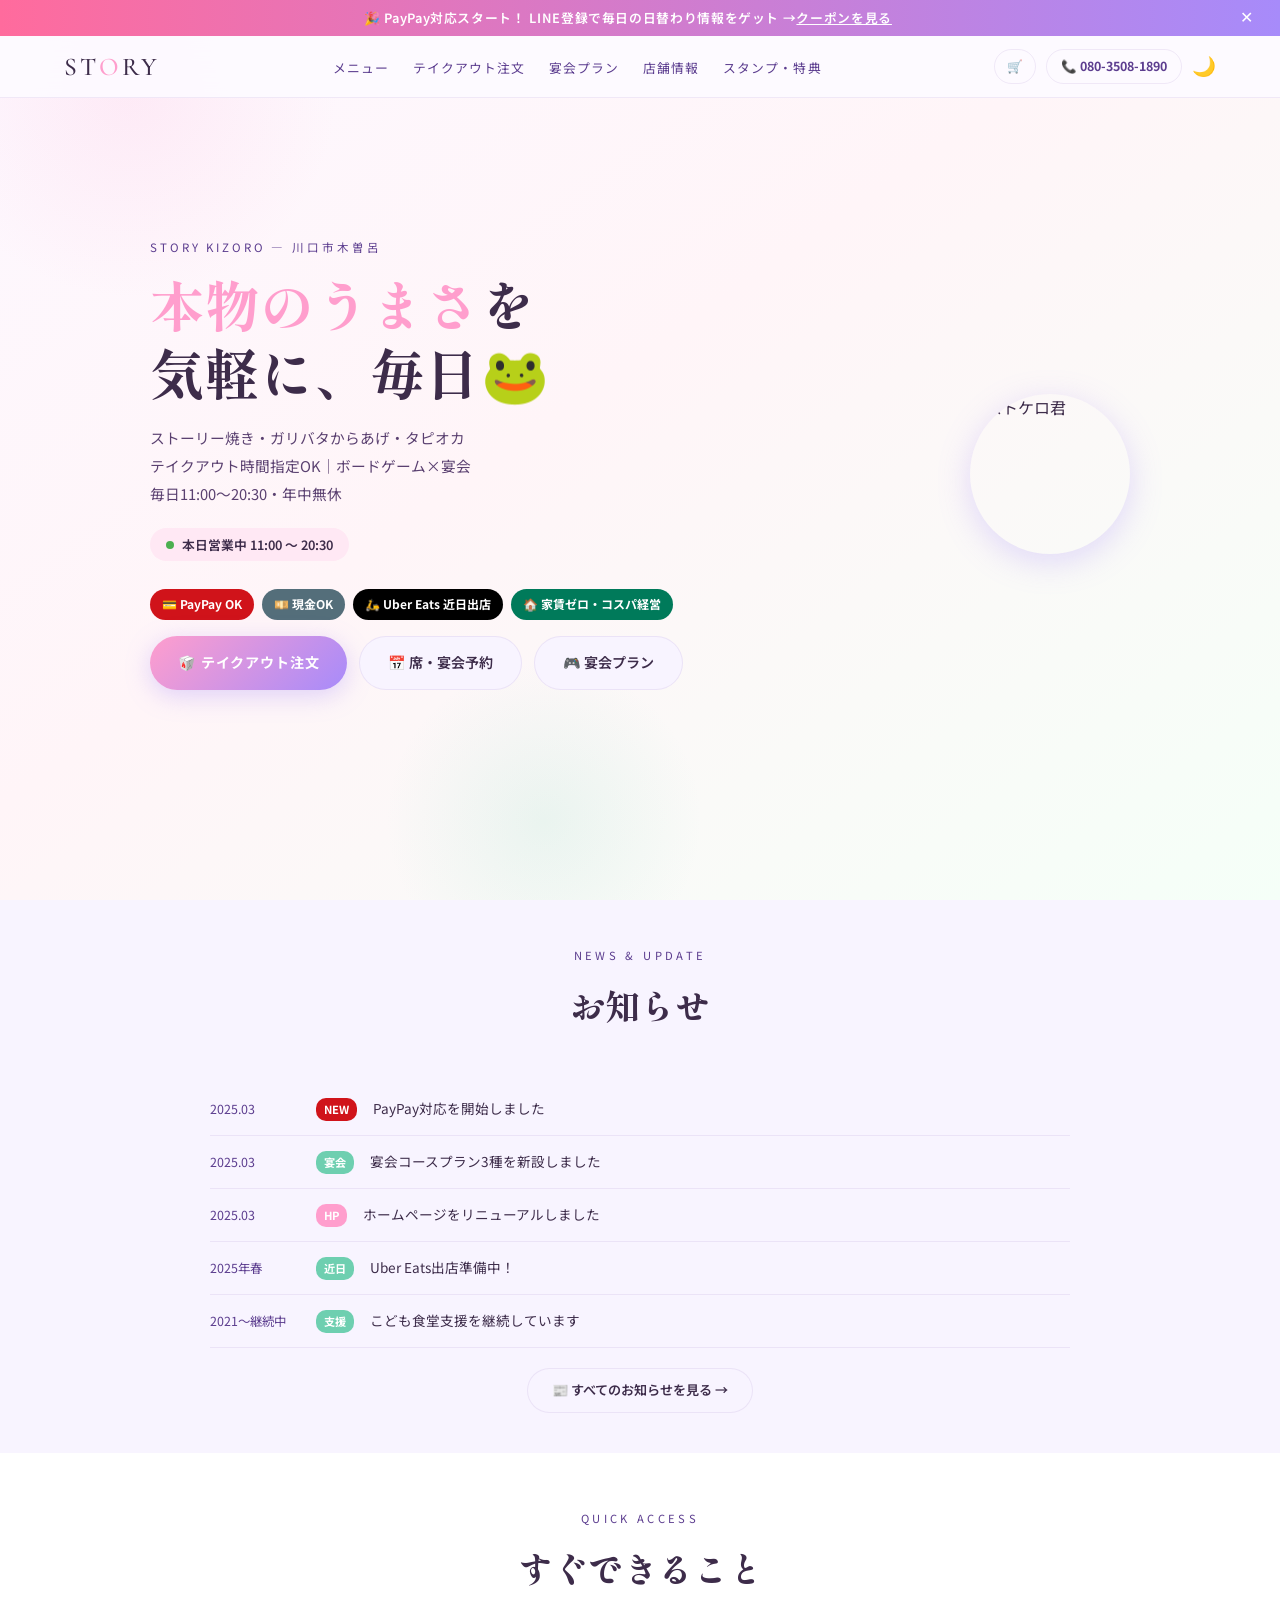
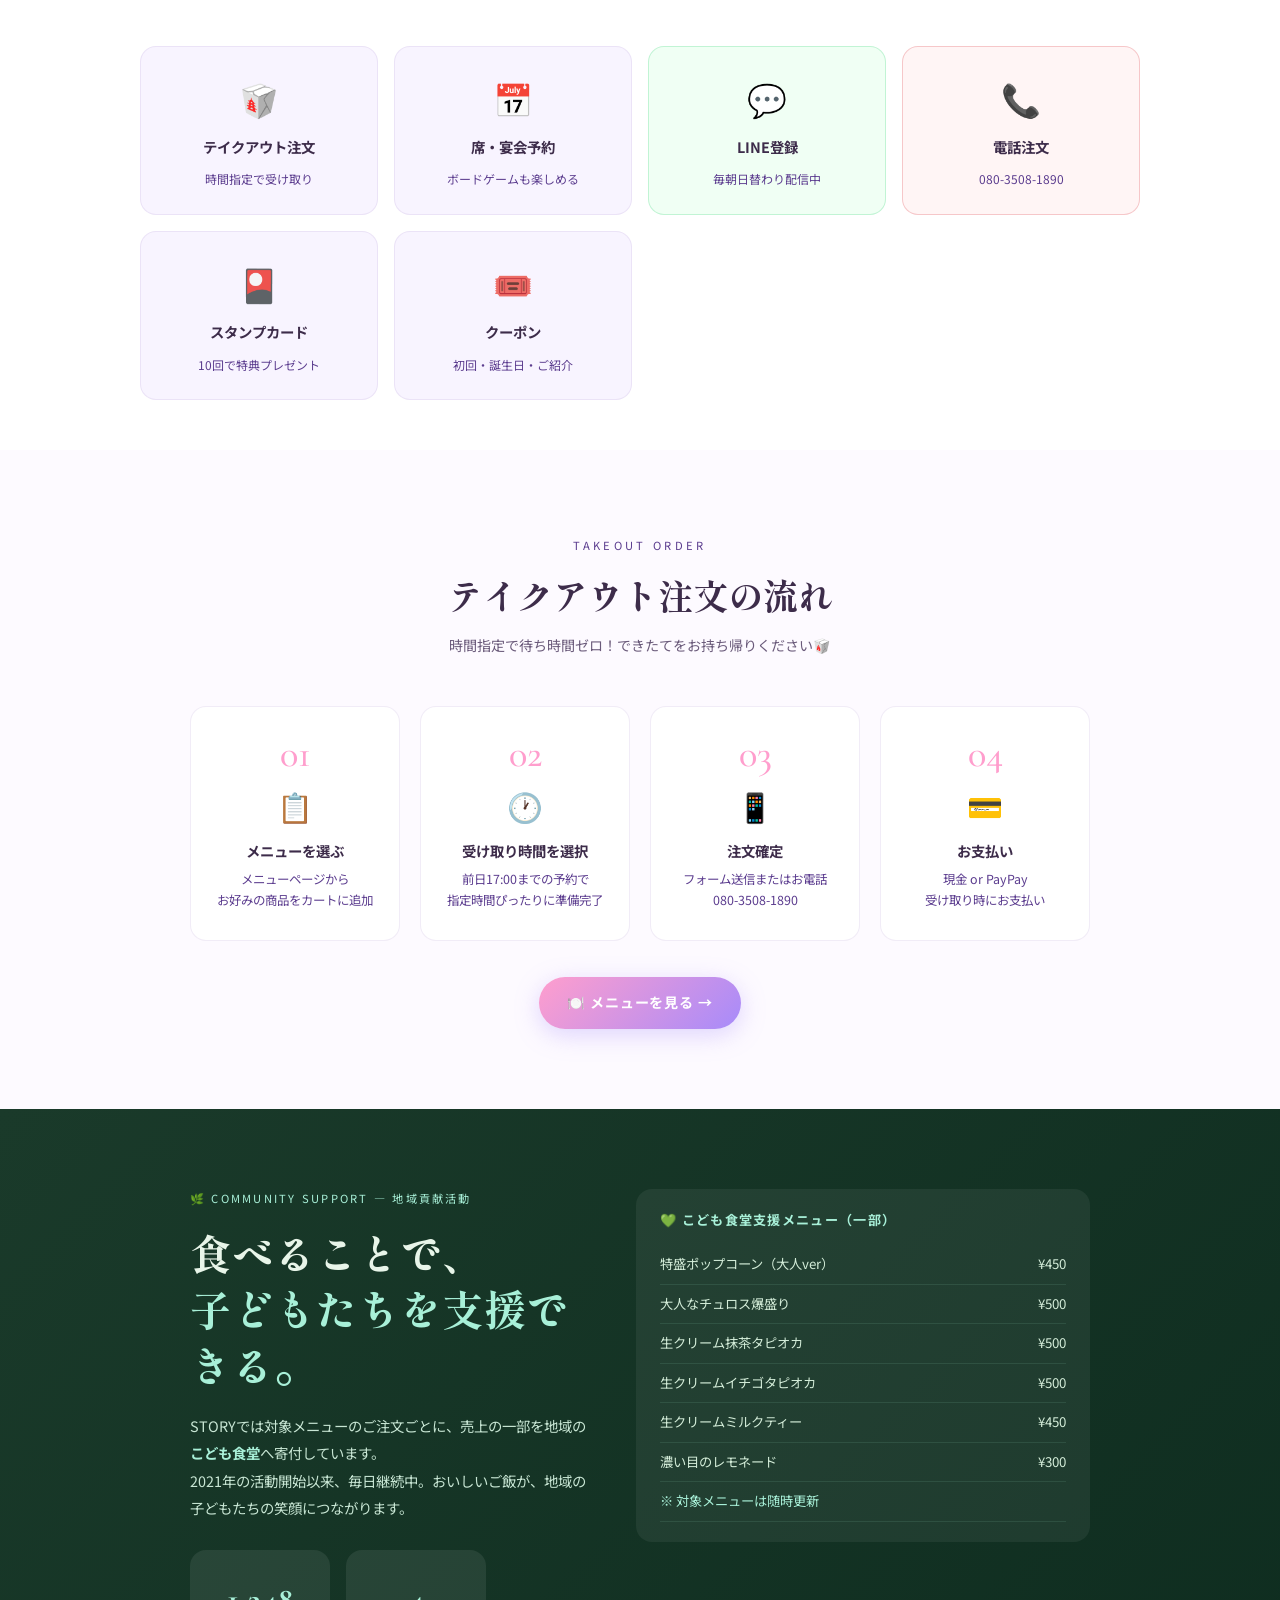
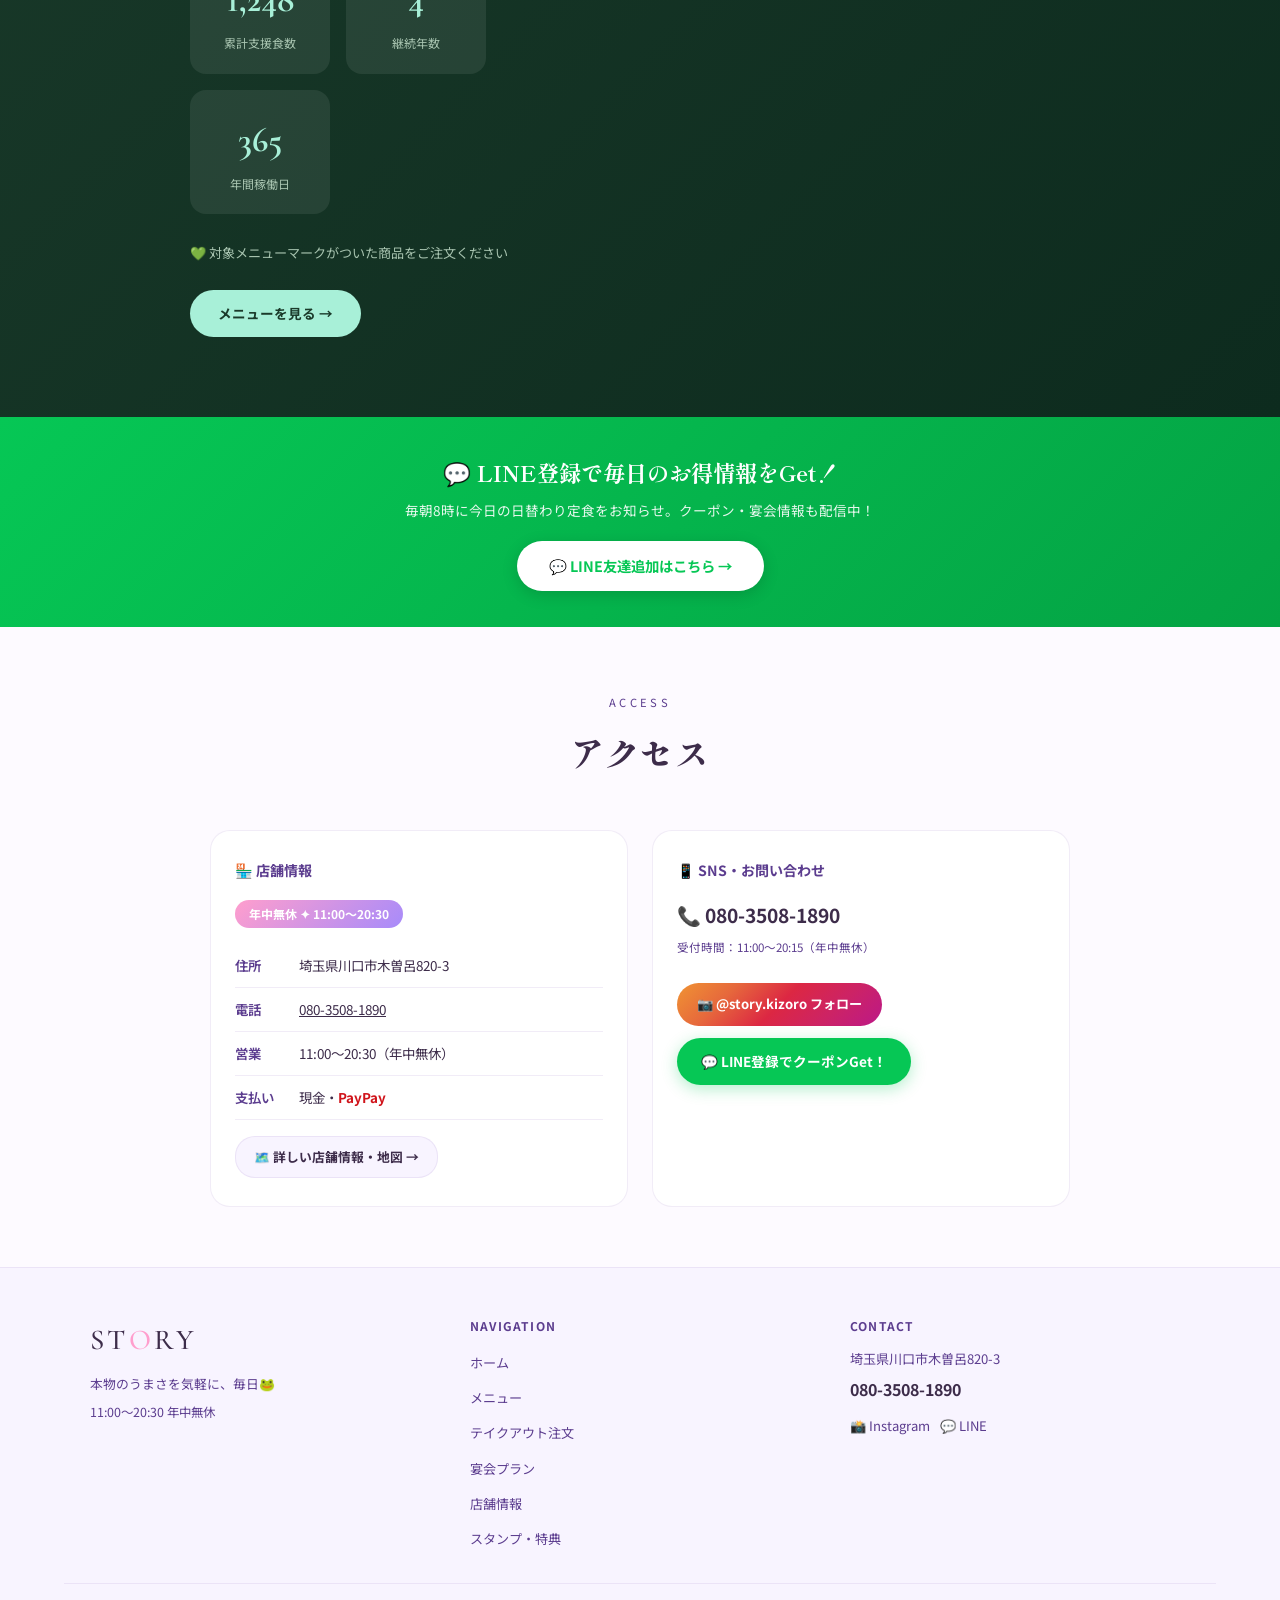
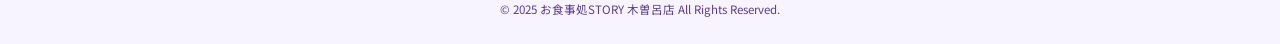
